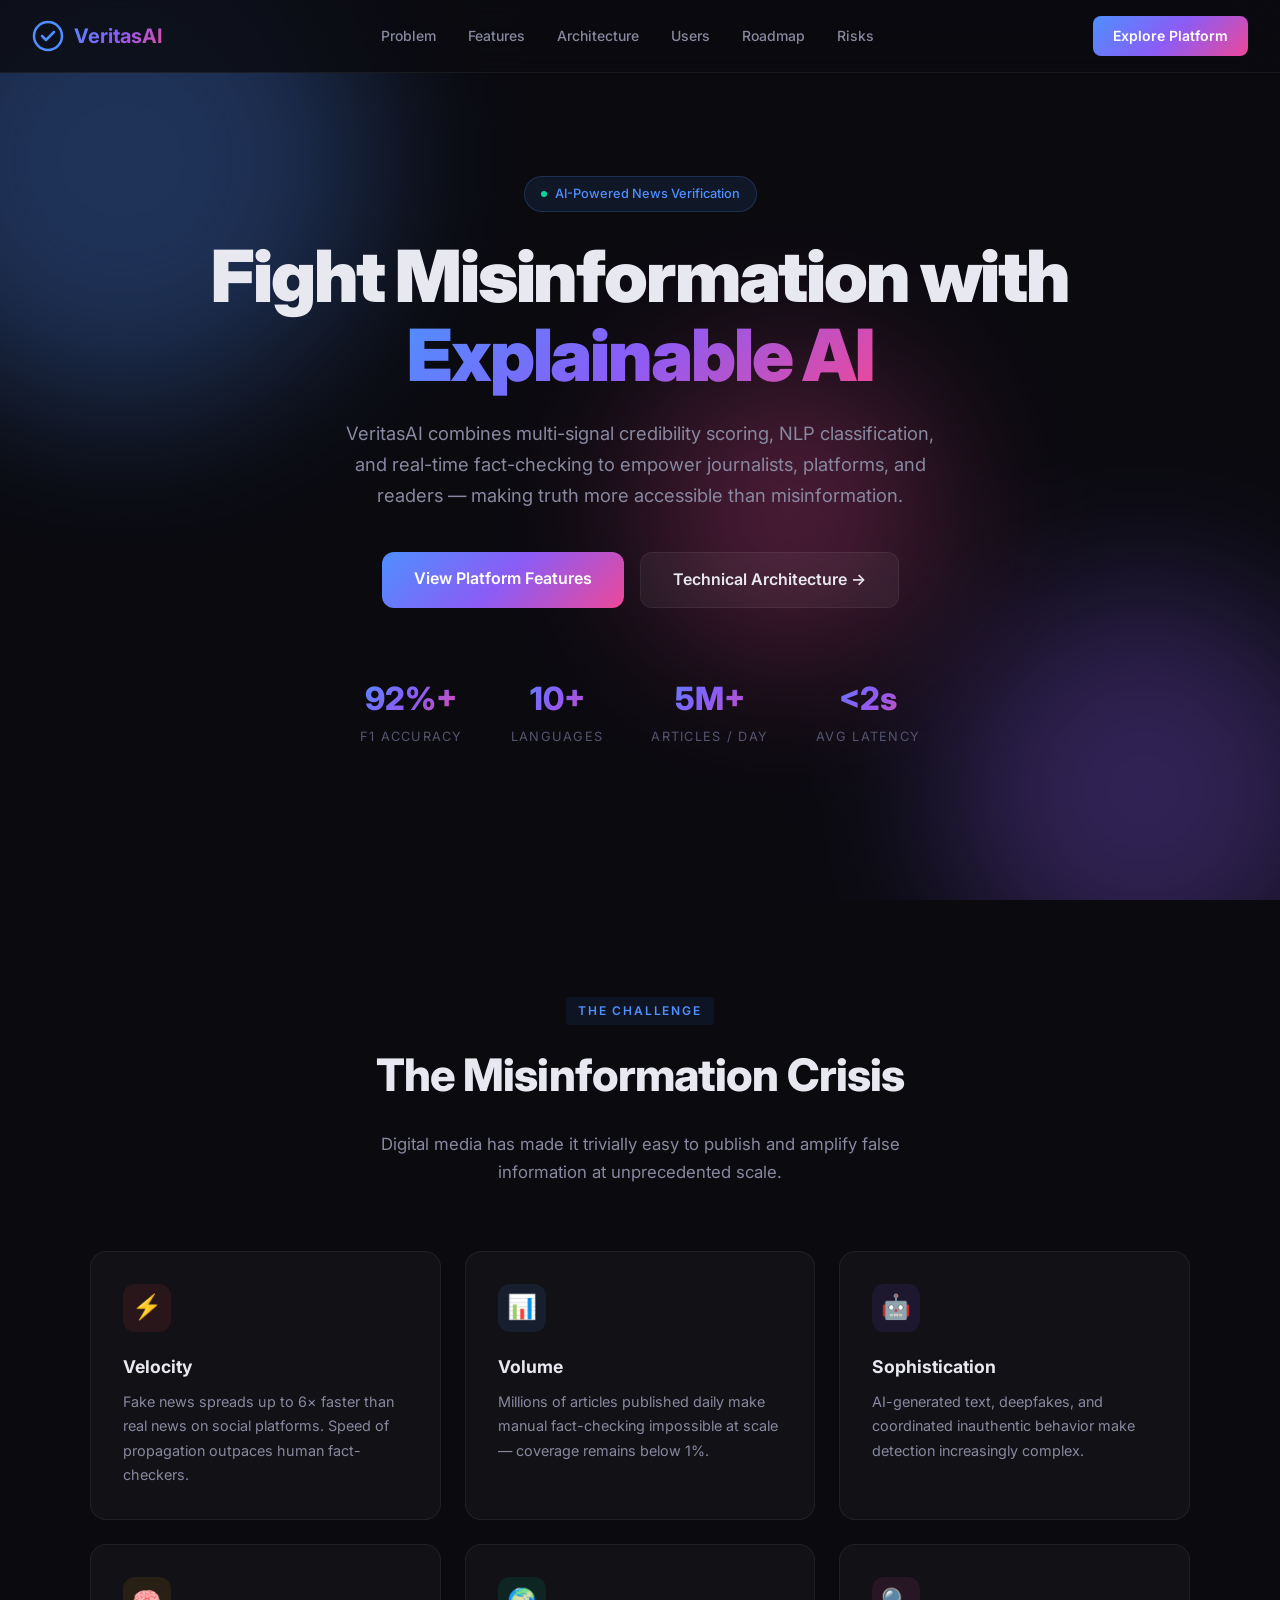
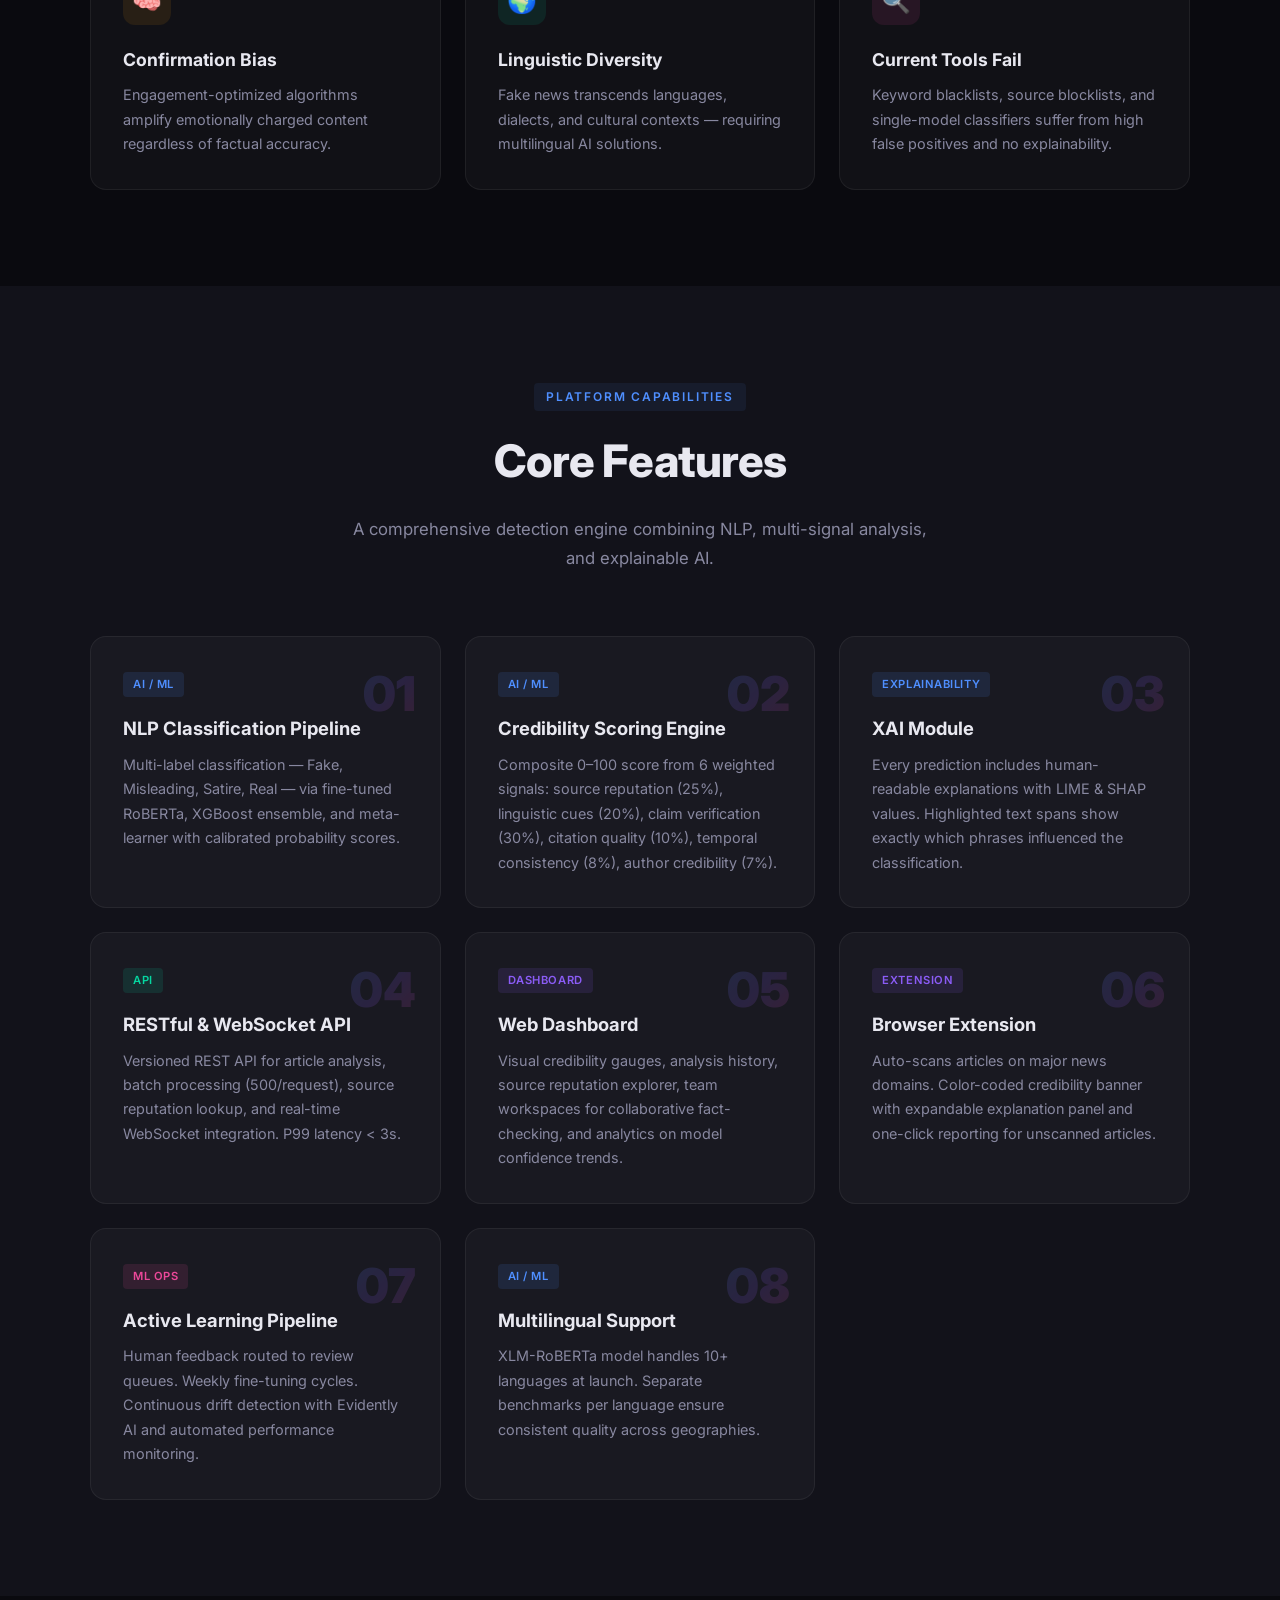
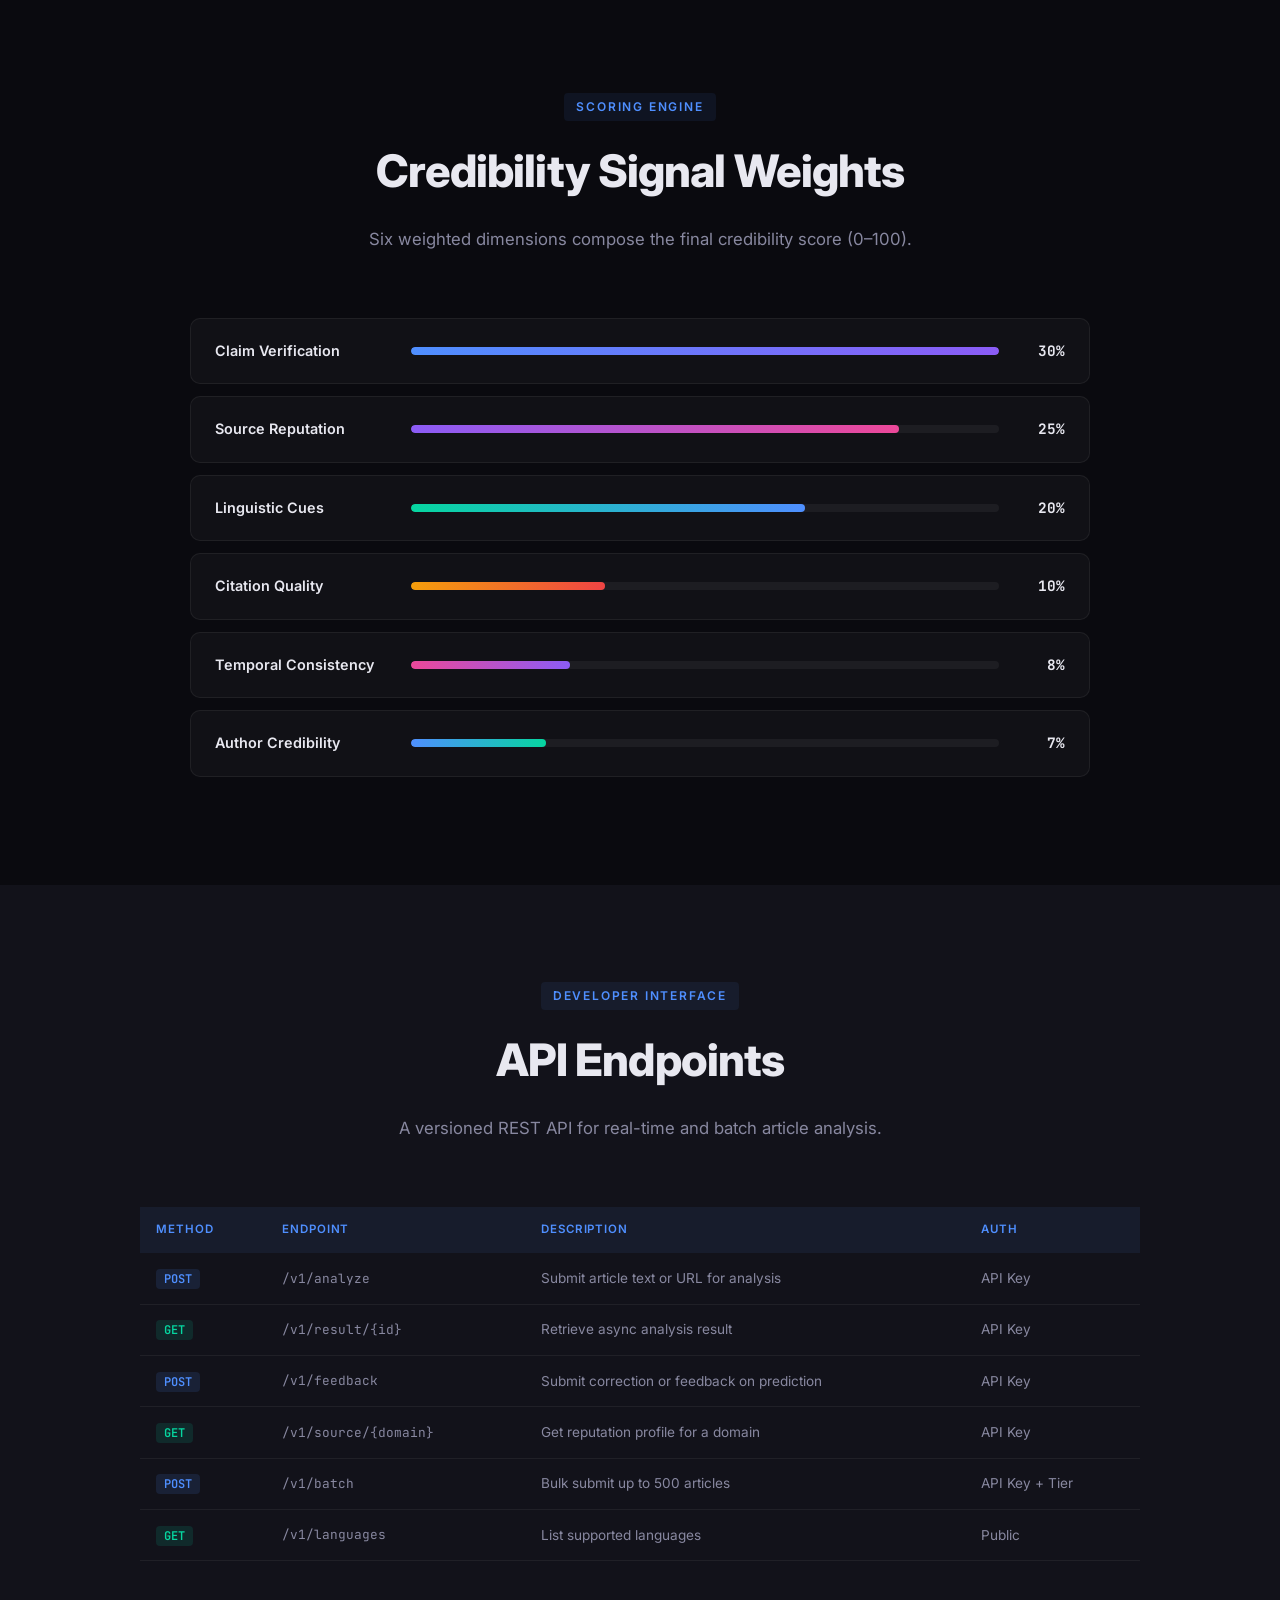
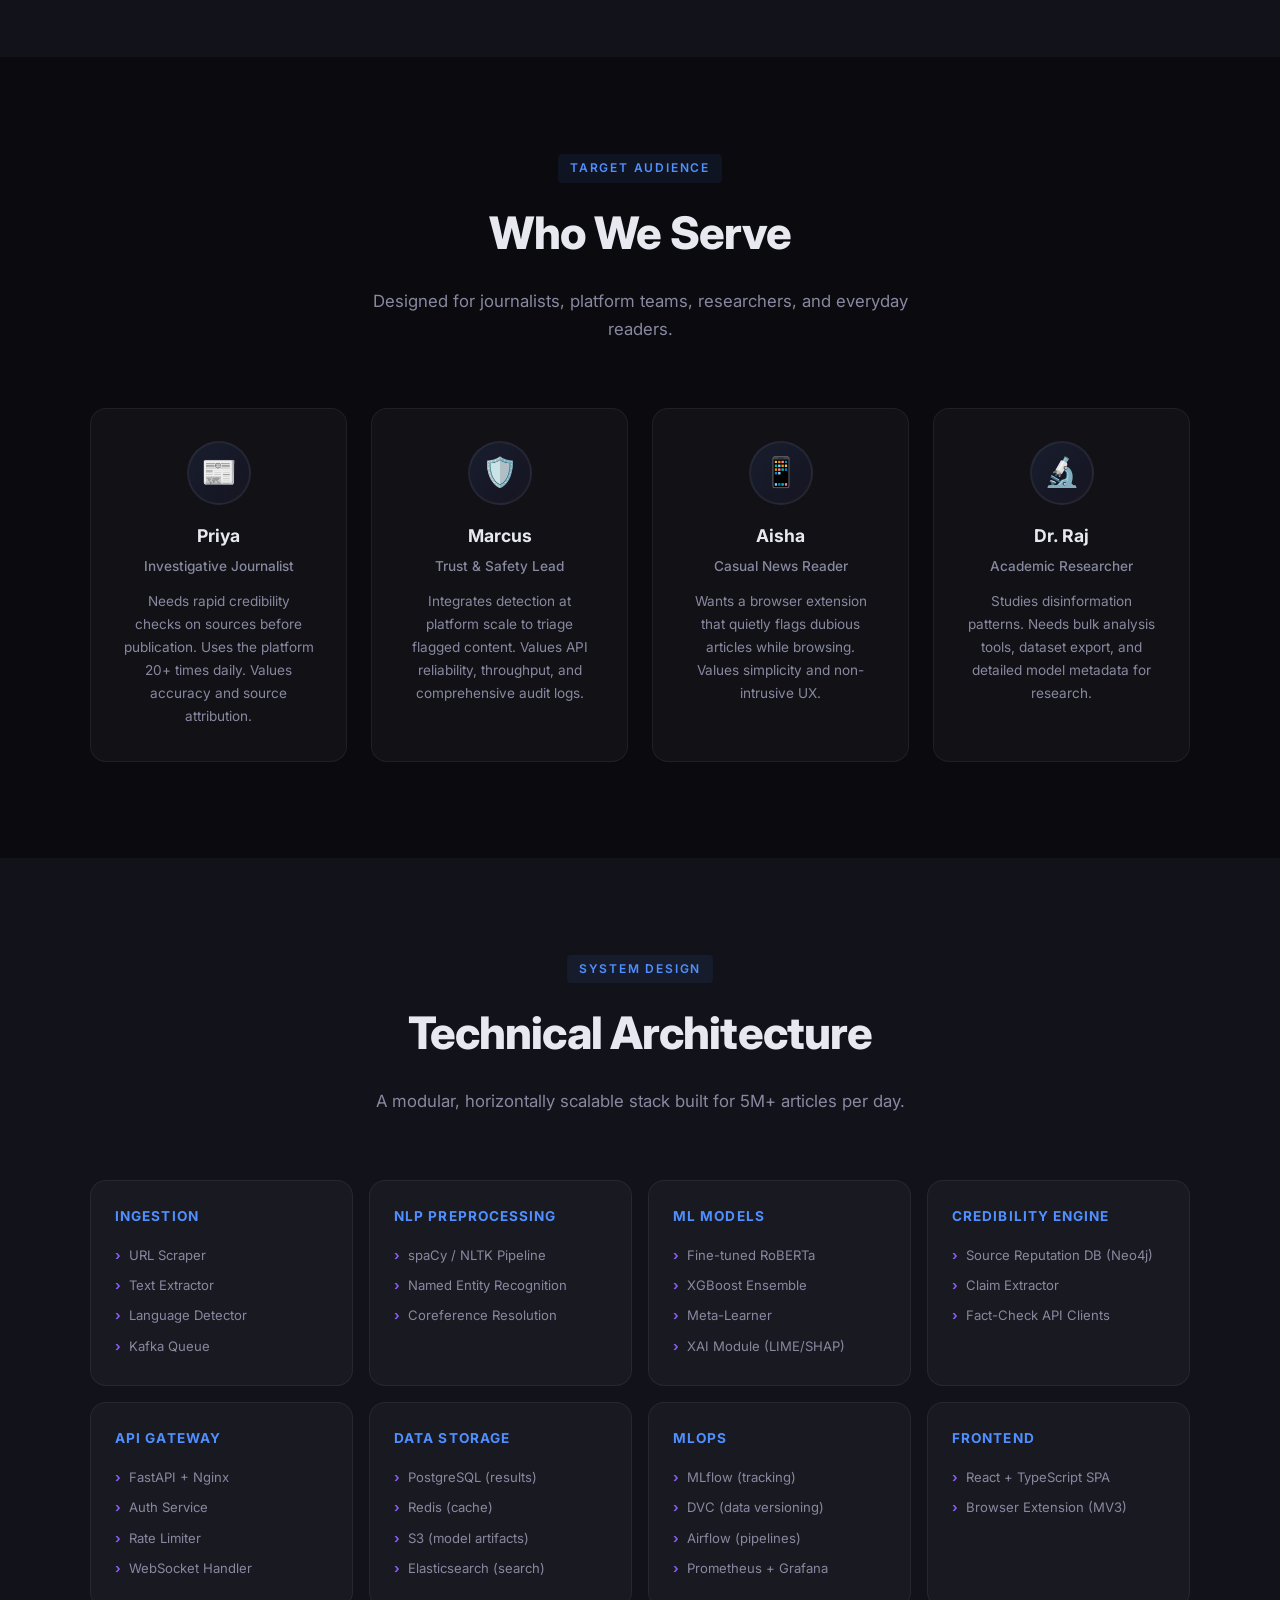
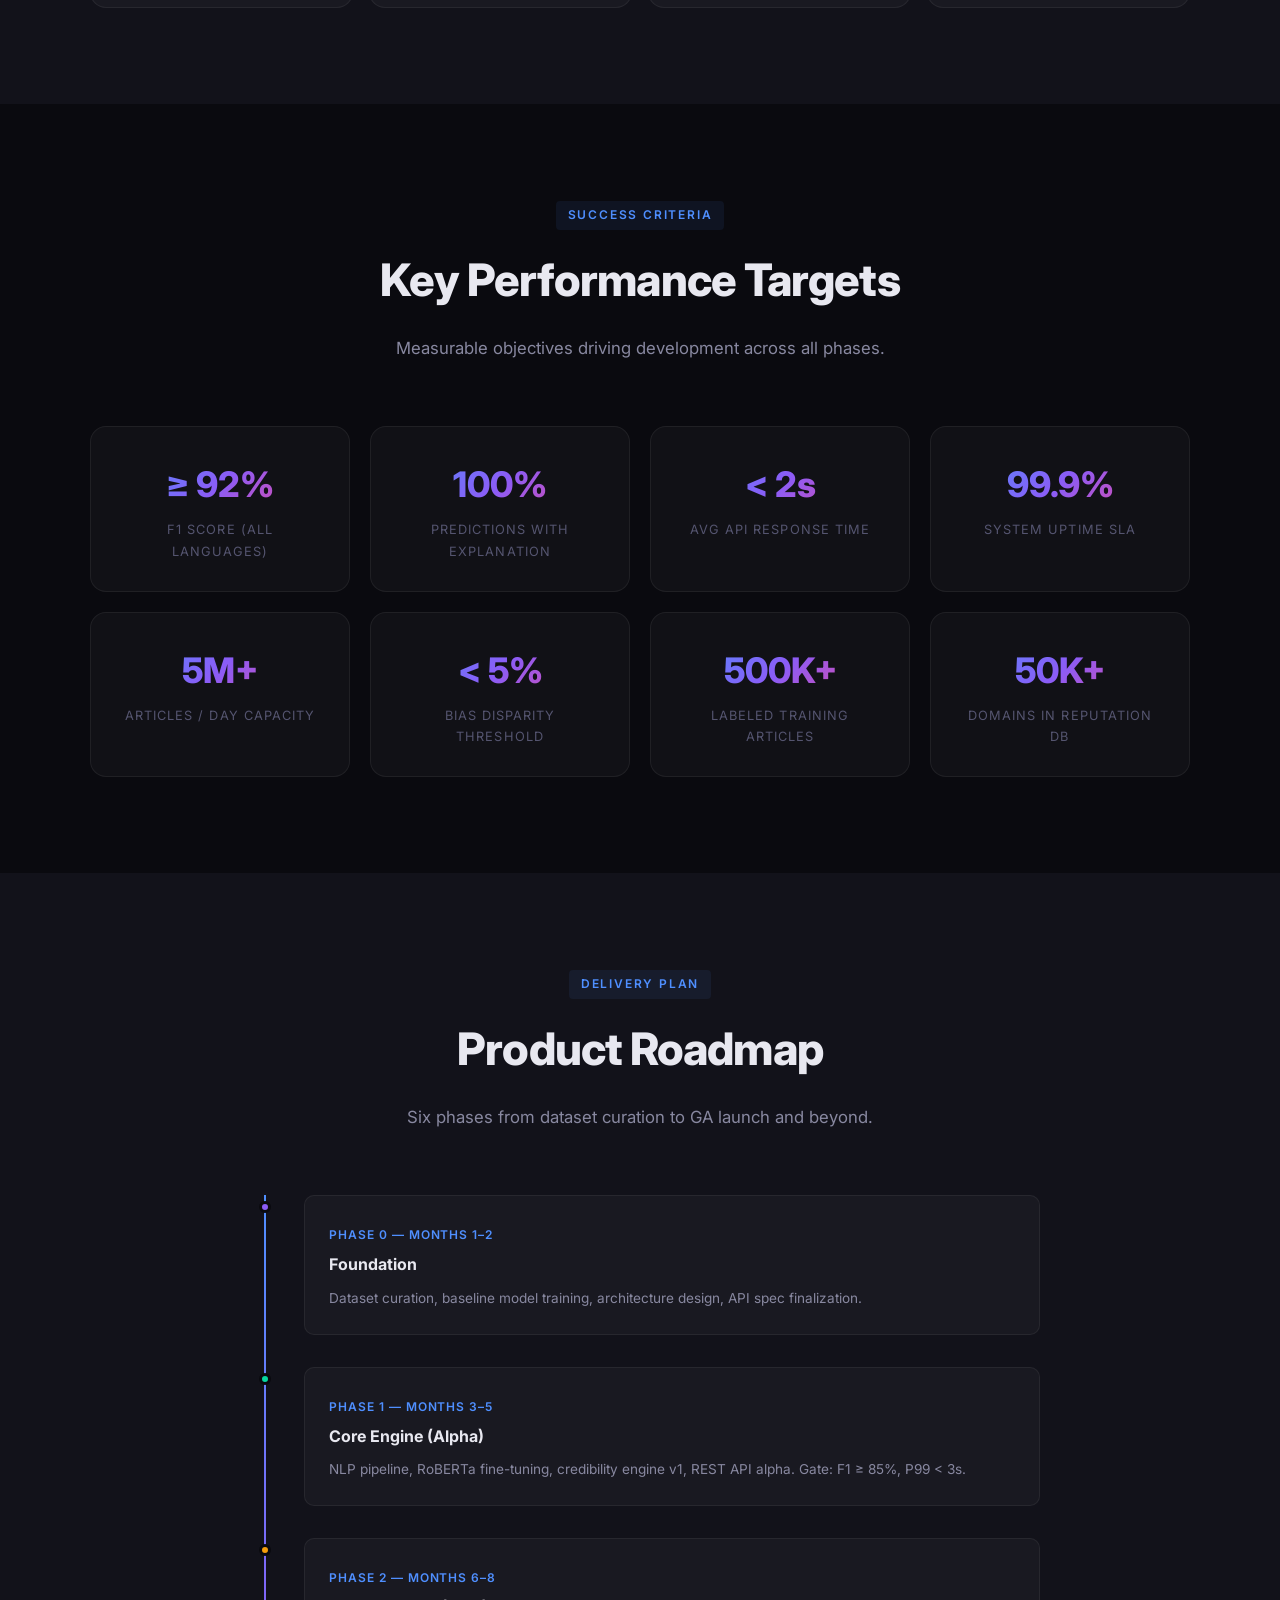
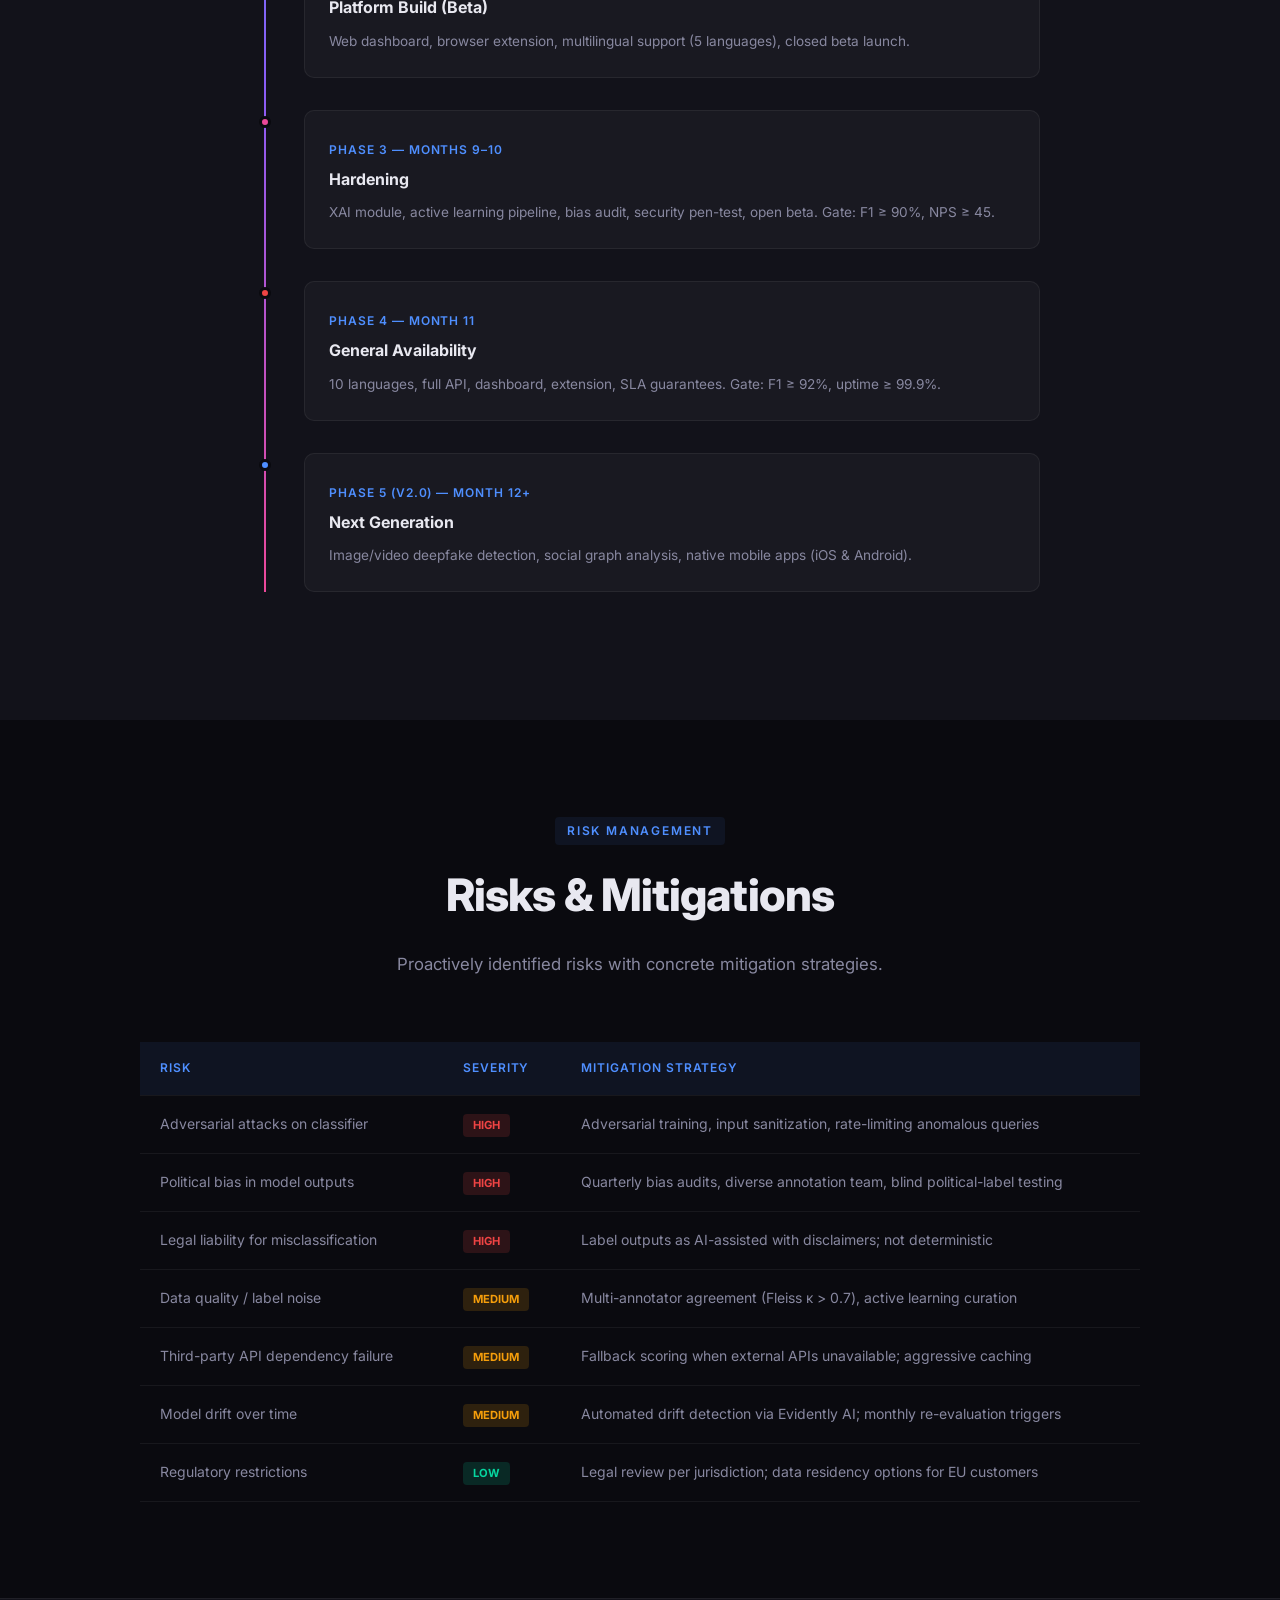
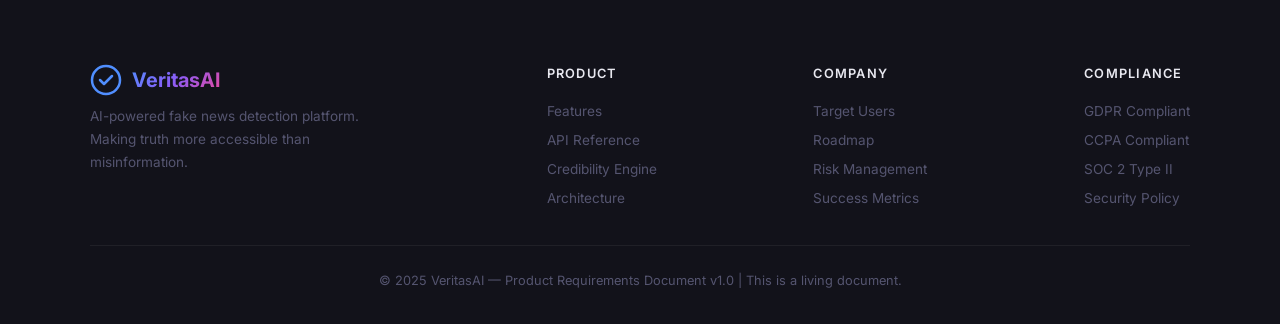
==== index.html @ 6825e45c "Add files via upload" ====
<!DOCTYPE html>
<html lang="en">
<head>
  <meta charset="UTF-8">
  <meta name="viewport" content="width=device-width, initial-scale=1.0">
  <title>VeritasAI — AI-Powered Fake News Detection Platform</title>
  <meta name="description" content="Detect fake and misleading news with 92%+ accuracy using advanced NLP, multi-signal credibility scoring, and explainable AI. Real-time API, browser extension, and analytics dashboard.">
  <link rel="stylesheet" href="styles.css">
  <link rel="icon" href="data:image/svg+xml,<svg xmlns='http://www.w3.org/2000/svg' viewBox='0 0 32 32'><text y='28' font-size='28'>🛡️</text></svg>">
</head>
<body>

<!-- ===== NAVBAR ===== -->
<nav class="navbar" id="navbar">
  <div class="nav-container">
    <a href="#" class="nav-logo">
      <svg viewBox="0 0 32 32" fill="none"><circle cx="16" cy="16" r="14" stroke="url(#g1)" stroke-width="2.5"/><path d="M10 16l4 4 8-8" stroke="url(#g1)" stroke-width="2.5" stroke-linecap="round" stroke-linejoin="round"/><defs><linearGradient id="g1" x1="0" y1="0" x2="32" y2="32"><stop stop-color="#4f8fff"/><stop offset="1" stop-color="#8b5cf6"/></linearGradient></defs></svg>
      <span>VeritasAI</span>
    </a>
    <ul class="nav-links">
      <li><a href="#problem">Problem</a></li>
      <li><a href="#features">Features</a></li>
      <li><a href="#architecture">Architecture</a></li>
      <li><a href="#personas">Users</a></li>
      <li><a href="#roadmap">Roadmap</a></li>
      <li><a href="#risks">Risks</a></li>
    </ul>
    <a href="#features" class="nav-cta">Explore Platform</a>
    <button class="hamburger" aria-label="Menu">
      <span></span><span></span><span></span>
    </button>
  </div>
</nav>

<!-- ===== HERO ===== -->
<section class="hero" id="hero">
  <div class="hero-bg">
    <div class="orb orb-1"></div>
    <div class="orb orb-2"></div>
    <div class="orb orb-3"></div>
  </div>
  <div class="hero-content">
    <div class="hero-badge"><span class="dot"></span> AI-Powered News Verification</div>
    <h1>Fight Misinformation with <span class="gradient">Explainable AI</span></h1>
    <p>VeritasAI combines multi-signal credibility scoring, NLP classification, and real-time fact-checking to empower journalists, platforms, and readers — making truth more accessible than misinformation.</p>
    <div class="hero-actions">
      <a href="#features" class="btn-primary">View Platform Features</a>
      <a href="#architecture" class="btn-secondary">Technical Architecture →</a>
    </div>
    <div class="hero-stats">
      <div class="hero-stat">
        <h3><span data-count="92" data-suffix="%+">0</span></h3>
        <p>F1 Accuracy</p>
      </div>
      <div class="hero-stat">
        <h3><span data-count="10" data-suffix="+">0</span></h3>
        <p>Languages</p>
      </div>
      <div class="hero-stat">
        <h3><span data-count="5" data-suffix="M+">0</span></h3>
        <p>Articles / Day</p>
      </div>
      <div class="hero-stat">
        <h3>&lt;<span data-count="2" data-suffix="s">0</span></h3>
        <p>Avg Latency</p>
      </div>
    </div>
  </div>
</section>

<!-- ===== PROBLEM ===== -->
<section id="problem">
  <div class="section-header reveal">
    <span class="section-label">The Challenge</span>
    <h2>The Misinformation Crisis</h2>
    <p>Digital media has made it trivially easy to publish and amplify false information at unprecedented scale.</p>
  </div>
  <div class="problem-grid">
    <div class="problem-card reveal">
      <div class="problem-icon" style="background:rgba(239,68,68,0.1)">⚡</div>
      <h3>Velocity</h3>
      <p>Fake news spreads up to 6× faster than real news on social platforms. Speed of propagation outpaces human fact-checkers.</p>
    </div>
    <div class="problem-card reveal">
      <div class="problem-icon" style="background:rgba(79,143,255,0.1)">📊</div>
      <h3>Volume</h3>
      <p>Millions of articles published daily make manual fact-checking impossible at scale — coverage remains below 1%.</p>
    </div>
    <div class="problem-card reveal">
      <div class="problem-icon" style="background:rgba(139,92,246,0.1)">🤖</div>
      <h3>Sophistication</h3>
      <p>AI-generated text, deepfakes, and coordinated inauthentic behavior make detection increasingly complex.</p>
    </div>
    <div class="problem-card reveal">
      <div class="problem-icon" style="background:rgba(245,158,11,0.1)">🧠</div>
      <h3>Confirmation Bias</h3>
      <p>Engagement-optimized algorithms amplify emotionally charged content regardless of factual accuracy.</p>
    </div>
    <div class="problem-card reveal">
      <div class="problem-icon" style="background:rgba(6,214,160,0.1)">🌍</div>
      <h3>Linguistic Diversity</h3>
      <p>Fake news transcends languages, dialects, and cultural contexts — requiring multilingual AI solutions.</p>
    </div>
    <div class="problem-card reveal">
      <div class="problem-icon" style="background:rgba(236,72,153,0.1)">🔍</div>
      <h3>Current Tools Fail</h3>
      <p>Keyword blacklists, source blocklists, and single-model classifiers suffer from high false positives and no explainability.</p>
    </div>
  </div>
</section>

<!-- ===== FEATURES ===== -->
<section id="features" style="background:var(--bg-secondary)">
  <div class="section-header reveal">
    <span class="section-label">Platform Capabilities</span>
    <h2>Core Features</h2>
    <p>A comprehensive detection engine combining NLP, multi-signal analysis, and explainable AI.</p>
  </div>
  <div class="features-grid">
    <div class="feature-card reveal">
      <span class="feature-number">01</span>
      <span class="feature-tag tag-ai">AI / ML</span>
      <h3>NLP Classification Pipeline</h3>
      <p>Multi-label classification — Fake, Misleading, Satire, Real — via fine-tuned RoBERTa, XGBoost ensemble, and meta-learner with calibrated probability scores.</p>
    </div>
    <div class="feature-card reveal">
      <span class="feature-number">02</span>
      <span class="feature-tag tag-ai">AI / ML</span>
      <h3>Credibility Scoring Engine</h3>
      <p>Composite 0–100 score from 6 weighted signals: source reputation (25%), linguistic cues (20%), claim verification (30%), citation quality (10%), temporal consistency (8%), author credibility (7%).</p>
    </div>
    <div class="feature-card reveal">
      <span class="feature-number">03</span>
      <span class="feature-tag tag-ai">Explainability</span>
      <h3>XAI Module</h3>
      <p>Every prediction includes human-readable explanations with LIME & SHAP values. Highlighted text spans show exactly which phrases influenced the classification.</p>
    </div>
    <div class="feature-card reveal">
      <span class="feature-number">04</span>
      <span class="feature-tag tag-api">API</span>
      <h3>RESTful & WebSocket API</h3>
      <p>Versioned REST API for article analysis, batch processing (500/request), source reputation lookup, and real-time WebSocket integration. P99 latency &lt; 3s.</p>
    </div>
    <div class="feature-card reveal">
      <span class="feature-number">05</span>
      <span class="feature-tag tag-ui">Dashboard</span>
      <h3>Web Dashboard</h3>
      <p>Visual credibility gauges, analysis history, source reputation explorer, team workspaces for collaborative fact-checking, and analytics on model confidence trends.</p>
    </div>
    <div class="feature-card reveal">
      <span class="feature-number">06</span>
      <span class="feature-tag tag-ui">Extension</span>
      <h3>Browser Extension</h3>
      <p>Auto-scans articles on major news domains. Color-coded credibility banner with expandable explanation panel and one-click reporting for unscanned articles.</p>
    </div>
    <div class="feature-card reveal">
      <span class="feature-number">07</span>
      <span class="feature-tag tag-ml">ML Ops</span>
      <h3>Active Learning Pipeline</h3>
      <p>Human feedback routed to review queues. Weekly fine-tuning cycles. Continuous drift detection with Evidently AI and automated performance monitoring.</p>
    </div>
    <div class="feature-card reveal">
      <span class="feature-number">08</span>
      <span class="feature-tag tag-ai">AI / ML</span>
      <h3>Multilingual Support</h3>
      <p>XLM-RoBERTa model handles 10+ languages at launch. Separate benchmarks per language ensure consistent quality across geographies.</p>
    </div>
  </div>
</section>

<!-- ===== CREDIBILITY SIGNALS ===== -->
<section id="signals">
  <div class="section-header reveal">
    <span class="section-label">Scoring Engine</span>
    <h2>Credibility Signal Weights</h2>
    <p>Six weighted dimensions compose the final credibility score (0–100).</p>
  </div>
  <div class="signals-container reveal">
    <div class="signal-bar">
      <span class="signal-name">Claim Verification</span>
      <div class="signal-track"><div class="signal-fill" data-width="100%" style="background:linear-gradient(90deg,#4f8fff,#8b5cf6)"></div></div>
      <span class="signal-weight">30%</span>
    </div>
    <div class="signal-bar">
      <span class="signal-name">Source Reputation</span>
      <div class="signal-track"><div class="signal-fill" data-width="83%" style="background:linear-gradient(90deg,#8b5cf6,#ec4899)"></div></div>
      <span class="signal-weight">25%</span>
    </div>
    <div class="signal-bar">
      <span class="signal-name">Linguistic Cues</span>
      <div class="signal-track"><div class="signal-fill" data-width="67%" style="background:linear-gradient(90deg,#06d6a0,#4f8fff)"></div></div>
      <span class="signal-weight">20%</span>
    </div>
    <div class="signal-bar">
      <span class="signal-name">Citation Quality</span>
      <div class="signal-track"><div class="signal-fill" data-width="33%" style="background:linear-gradient(90deg,#f59e0b,#ef4444)"></div></div>
      <span class="signal-weight">10%</span>
    </div>
    <div class="signal-bar">
      <span class="signal-name">Temporal Consistency</span>
      <div class="signal-track"><div class="signal-fill" data-width="27%" style="background:linear-gradient(90deg,#ec4899,#8b5cf6)"></div></div>
      <span class="signal-weight">8%</span>
    </div>
    <div class="signal-bar">
      <span class="signal-name">Author Credibility</span>
      <div class="signal-track"><div class="signal-fill" data-width="23%" style="background:linear-gradient(90deg,#4f8fff,#06d6a0)"></div></div>
      <span class="signal-weight">7%</span>
    </div>
  </div>
</section>

<!-- ===== API ===== -->
<section id="api" style="background:var(--bg-secondary)">
  <div class="section-header reveal">
    <span class="section-label">Developer Interface</span>
    <h2>API Endpoints</h2>
    <p>A versioned REST API for real-time and batch article analysis.</p>
  </div>
  <div class="api-table-wrap reveal">
    <table class="api-table">
      <thead>
        <tr><th>Method</th><th>Endpoint</th><th>Description</th><th>Auth</th></tr>
      </thead>
      <tbody>
        <tr>
          <td><span class="api-method method-post">POST</span></td>
          <td class="api-endpoint">/v1/analyze</td>
          <td>Submit article text or URL for analysis</td>
          <td>API Key</td>
        </tr>
        <tr>
          <td><span class="api-method method-get">GET</span></td>
          <td class="api-endpoint">/v1/result/{id}</td>
          <td>Retrieve async analysis result</td>
          <td>API Key</td>
        </tr>
        <tr>
          <td><span class="api-method method-post">POST</span></td>
          <td class="api-endpoint">/v1/feedback</td>
          <td>Submit correction or feedback on prediction</td>
          <td>API Key</td>
        </tr>
        <tr>
          <td><span class="api-method method-get">GET</span></td>
          <td class="api-endpoint">/v1/source/{domain}</td>
          <td>Get reputation profile for a domain</td>
          <td>API Key</td>
        </tr>
        <tr>
          <td><span class="api-method method-post">POST</span></td>
          <td class="api-endpoint">/v1/batch</td>
          <td>Bulk submit up to 500 articles</td>
          <td>API Key + Tier</td>
        </tr>
        <tr>
          <td><span class="api-method method-get">GET</span></td>
          <td class="api-endpoint">/v1/languages</td>
          <td>List supported languages</td>
          <td>Public</td>
        </tr>
      </tbody>
    </table>
  </div>
</section>

<!-- ===== PERSONAS ===== -->
<section id="personas">
  <div class="section-header reveal">
    <span class="section-label">Target Audience</span>
    <h2>Who We Serve</h2>
    <p>Designed for journalists, platform teams, researchers, and everyday readers.</p>
  </div>
  <div class="personas-grid">
    <div class="persona-card reveal">
      <div class="persona-avatar">📰</div>
      <h3>Priya</h3>
      <p class="persona-role">Investigative Journalist</p>
      <p>Needs rapid credibility checks on sources before publication. Uses the platform 20+ times daily. Values accuracy and source attribution.</p>
    </div>
    <div class="persona-card reveal">
      <div class="persona-avatar">🛡️</div>
      <h3>Marcus</h3>
      <p class="persona-role">Trust & Safety Lead</p>
      <p>Integrates detection at platform scale to triage flagged content. Values API reliability, throughput, and comprehensive audit logs.</p>
    </div>
    <div class="persona-card reveal">
      <div class="persona-avatar">📱</div>
      <h3>Aisha</h3>
      <p class="persona-role">Casual News Reader</p>
      <p>Wants a browser extension that quietly flags dubious articles while browsing. Values simplicity and non-intrusive UX.</p>
    </div>
    <div class="persona-card reveal">
      <div class="persona-avatar">🔬</div>
      <h3>Dr. Raj</h3>
      <p class="persona-role">Academic Researcher</p>
      <p>Studies disinformation patterns. Needs bulk analysis tools, dataset export, and detailed model metadata for research.</p>
    </div>
  </div>
</section>

<!-- ===== ARCHITECTURE ===== -->
<section id="architecture" style="background:var(--bg-secondary)">
  <div class="section-header reveal">
    <span class="section-label">System Design</span>
    <h2>Technical Architecture</h2>
    <p>A modular, horizontally scalable stack built for 5M+ articles per day.</p>
  </div>
  <div class="arch-grid">
    <div class="arch-layer reveal">
      <h4>Ingestion</h4>
      <ul>
        <li>URL Scraper</li>
        <li>Text Extractor</li>
        <li>Language Detector</li>
        <li>Kafka Queue</li>
      </ul>
    </div>
    <div class="arch-layer reveal">
      <h4>NLP Preprocessing</h4>
      <ul>
        <li>spaCy / NLTK Pipeline</li>
        <li>Named Entity Recognition</li>
        <li>Coreference Resolution</li>
      </ul>
    </div>
    <div class="arch-layer reveal">
      <h4>ML Models</h4>
      <ul>
        <li>Fine-tuned RoBERTa</li>
        <li>XGBoost Ensemble</li>
        <li>Meta-Learner</li>
        <li>XAI Module (LIME/SHAP)</li>
      </ul>
    </div>
    <div class="arch-layer reveal">
      <h4>Credibility Engine</h4>
      <ul>
        <li>Source Reputation DB (Neo4j)</li>
        <li>Claim Extractor</li>
        <li>Fact-Check API Clients</li>
      </ul>
    </div>
    <div class="arch-layer reveal">
      <h4>API Gateway</h4>
      <ul>
        <li>FastAPI + Nginx</li>
        <li>Auth Service</li>
        <li>Rate Limiter</li>
        <li>WebSocket Handler</li>
      </ul>
    </div>
    <div class="arch-layer reveal">
      <h4>Data Storage</h4>
      <ul>
        <li>PostgreSQL (results)</li>
        <li>Redis (cache)</li>
        <li>S3 (model artifacts)</li>
        <li>Elasticsearch (search)</li>
      </ul>
    </div>
    <div class="arch-layer reveal">
      <h4>MLOps</h4>
      <ul>
        <li>MLflow (tracking)</li>
        <li>DVC (data versioning)</li>
        <li>Airflow (pipelines)</li>
        <li>Prometheus + Grafana</li>
      </ul>
    </div>
    <div class="arch-layer reveal">
      <h4>Frontend</h4>
      <ul>
        <li>React + TypeScript SPA</li>
        <li>Browser Extension (MV3)</li>
      </ul>
    </div>
  </div>
</section>

<!-- ===== METRICS ===== -->
<section id="metrics">
  <div class="section-header reveal">
    <span class="section-label">Success Criteria</span>
    <h2>Key Performance Targets</h2>
    <p>Measurable objectives driving development across all phases.</p>
  </div>
  <div class="metrics-grid">
    <div class="metric-card reveal">
      <div class="metric-value">≥ 92%</div>
      <div class="metric-label">F1 Score (All Languages)</div>
    </div>
    <div class="metric-card reveal">
      <div class="metric-value">100%</div>
      <div class="metric-label">Predictions with Explanation</div>
    </div>
    <div class="metric-card reveal">
      <div class="metric-value">&lt; 2s</div>
      <div class="metric-label">Avg API Response Time</div>
    </div>
    <div class="metric-card reveal">
      <div class="metric-value">99.9%</div>
      <div class="metric-label">System Uptime SLA</div>
    </div>
    <div class="metric-card reveal">
      <div class="metric-value">5M+</div>
      <div class="metric-label">Articles / Day Capacity</div>
    </div>
    <div class="metric-card reveal">
      <div class="metric-value">&lt; 5%</div>
      <div class="metric-label">Bias Disparity Threshold</div>
    </div>
    <div class="metric-card reveal">
      <div class="metric-value">500K+</div>
      <div class="metric-label">Labeled Training Articles</div>
    </div>
    <div class="metric-card reveal">
      <div class="metric-value">50K+</div>
      <div class="metric-label">Domains in Reputation DB</div>
    </div>
  </div>
</section>

<!-- ===== ROADMAP ===== -->
<section id="roadmap" style="background:var(--bg-secondary)">
  <div class="section-header reveal">
    <span class="section-label">Delivery Plan</span>
    <h2>Product Roadmap</h2>
    <p>Six phases from dataset curation to GA launch and beyond.</p>
  </div>
  <div class="roadmap-container reveal">
    <div class="roadmap-line"></div>
    <div class="roadmap-item">
      <div class="roadmap-dot"></div>
      <div class="roadmap-content">
        <span class="roadmap-phase">Phase 0 — Months 1–2</span>
        <h4>Foundation</h4>
        <p>Dataset curation, baseline model training, architecture design, API spec finalization.</p>
      </div>
    </div>
    <div class="roadmap-item">
      <div class="roadmap-dot"></div>
      <div class="roadmap-content">
        <span class="roadmap-phase">Phase 1 — Months 3–5</span>
        <h4>Core Engine (Alpha)</h4>
        <p>NLP pipeline, RoBERTa fine-tuning, credibility engine v1, REST API alpha. Gate: F1 ≥ 85%, P99 &lt; 3s.</p>
      </div>
    </div>
    <div class="roadmap-item">
      <div class="roadmap-dot"></div>
      <div class="roadmap-content">
        <span class="roadmap-phase">Phase 2 — Months 6–8</span>
        <h4>Platform Build (Beta)</h4>
        <p>Web dashboard, browser extension, multilingual support (5 languages), closed beta launch.</p>
      </div>
    </div>
    <div class="roadmap-item">
      <div class="roadmap-dot"></div>
      <div class="roadmap-content">
        <span class="roadmap-phase">Phase 3 — Months 9–10</span>
        <h4>Hardening</h4>
        <p>XAI module, active learning pipeline, bias audit, security pen-test, open beta. Gate: F1 ≥ 90%, NPS ≥ 45.</p>
      </div>
    </div>
    <div class="roadmap-item">
      <div class="roadmap-dot"></div>
      <div class="roadmap-content">
        <span class="roadmap-phase">Phase 4 — Month 11</span>
        <h4>General Availability</h4>
        <p>10 languages, full API, dashboard, extension, SLA guarantees. Gate: F1 ≥ 92%, uptime ≥ 99.9%.</p>
      </div>
    </div>
    <div class="roadmap-item">
      <div class="roadmap-dot"></div>
      <div class="roadmap-content">
        <span class="roadmap-phase">Phase 5 (v2.0) — Month 12+</span>
        <h4>Next Generation</h4>
        <p>Image/video deepfake detection, social graph analysis, native mobile apps (iOS & Android).</p>
      </div>
    </div>
  </div>
</section>

<!-- ===== RISKS ===== -->
<section id="risks">
  <div class="section-header reveal">
    <span class="section-label">Risk Management</span>
    <h2>Risks & Mitigations</h2>
    <p>Proactively identified risks with concrete mitigation strategies.</p>
  </div>
  <div class="risks-table-wrap reveal">
    <table class="risks-table">
      <thead>
        <tr><th>Risk</th><th>Severity</th><th>Mitigation Strategy</th></tr>
      </thead>
      <tbody>
        <tr>
          <td>Adversarial attacks on classifier</td>
          <td><span class="severity severity-high">High</span></td>
          <td>Adversarial training, input sanitization, rate-limiting anomalous queries</td>
        </tr>
        <tr>
          <td>Political bias in model outputs</td>
          <td><span class="severity severity-high">High</span></td>
          <td>Quarterly bias audits, diverse annotation team, blind political-label testing</td>
        </tr>
        <tr>
          <td>Legal liability for misclassification</td>
          <td><span class="severity severity-high">High</span></td>
          <td>Label outputs as AI-assisted with disclaimers; not deterministic</td>
        </tr>
        <tr>
          <td>Data quality / label noise</td>
          <td><span class="severity severity-medium">Medium</span></td>
          <td>Multi-annotator agreement (Fleiss κ &gt; 0.7), active learning curation</td>
        </tr>
        <tr>
          <td>Third-party API dependency failure</td>
          <td><span class="severity severity-medium">Medium</span></td>
          <td>Fallback scoring when external APIs unavailable; aggressive caching</td>
        </tr>
        <tr>
          <td>Model drift over time</td>
          <td><span class="severity severity-medium">Medium</span></td>
          <td>Automated drift detection via Evidently AI; monthly re-evaluation triggers</td>
        </tr>
        <tr>
          <td>Regulatory restrictions</td>
          <td><span class="severity severity-low">Low</span></td>
          <td>Legal review per jurisdiction; data residency options for EU customers</td>
        </tr>
      </tbody>
    </table>
  </div>
</section>

<!-- ===== FOOTER ===== -->
<footer class="footer">
  <div class="footer-content">
    <div class="footer-brand">
      <a href="#" class="nav-logo">
        <svg viewBox="0 0 32 32" fill="none" width="28" height="28"><circle cx="16" cy="16" r="14" stroke="url(#g2)" stroke-width="2.5"/><path d="M10 16l4 4 8-8" stroke="url(#g2)" stroke-width="2.5" stroke-linecap="round" stroke-linejoin="round"/><defs><linearGradient id="g2" x1="0" y1="0" x2="32" y2="32"><stop stop-color="#4f8fff"/><stop offset="1" stop-color="#8b5cf6"/></linearGradient></defs></svg>
        <span>VeritasAI</span>
      </a>
      <p>AI-powered fake news detection platform. Making truth more accessible than misinformation.</p>
    </div>
    <div class="footer-links">
      <h4>Product</h4>
      <a href="#features">Features</a>
      <a href="#api">API Reference</a>
      <a href="#signals">Credibility Engine</a>
      <a href="#architecture">Architecture</a>
    </div>
    <div class="footer-links">
      <h4>Company</h4>
      <a href="#personas">Target Users</a>
      <a href="#roadmap">Roadmap</a>
      <a href="#risks">Risk Management</a>
      <a href="#metrics">Success Metrics</a>
    </div>
    <div class="footer-links">
      <h4>Compliance</h4>
      <a href="#">GDPR Compliant</a>
      <a href="#">CCPA Compliant</a>
      <a href="#">SOC 2 Type II</a>
      <a href="#">Security Policy</a>
    </div>
  </div>
  <div class="footer-bottom">
    <p>© 2025 VeritasAI — Product Requirements Document v1.0 | This is a living document.</p>
  </div>
</footer>

<script src="script.js"></script>
</body>
</html>
---- styles.css ----
@import url('https://fonts.googleapis.com/css2?family=Inter:wght@300;400;500;600;700;800;900&family=JetBrains+Mono:wght@400;500&display=swap');

:root {
  --bg-primary: #0a0a0f;
  --bg-secondary: #12121a;
  --bg-card: rgba(255,255,255,0.03);
  --bg-card-hover: rgba(255,255,255,0.06);
  --text-primary: #e8e8f0;
  --text-secondary: #8888a0;
  --text-muted: #555570;
  --accent-blue: #4f8fff;
  --accent-purple: #8b5cf6;
  --accent-cyan: #06d6a0;
  --accent-red: #ef4444;
  --accent-orange: #f59e0b;
  --accent-pink: #ec4899;
  --gradient-hero: linear-gradient(135deg, #4f8fff 0%, #8b5cf6 50%, #ec4899 100%);
  --gradient-card: linear-gradient(135deg, rgba(79,143,255,0.1), rgba(139,92,246,0.05));
  --border-color: rgba(255,255,255,0.06);
  --radius: 16px;
  --radius-sm: 10px;
  --shadow-glow: 0 0 60px rgba(79,143,255,0.15);
}

*, *::before, *::after { box-sizing: border-box; margin: 0; padding: 0; }

html { scroll-behavior: smooth; font-size: 16px; }

body {
  font-family: 'Inter', -apple-system, sans-serif;
  background: var(--bg-primary);
  color: var(--text-primary);
  line-height: 1.7;
  overflow-x: hidden;
}

/* Scrollbar */
::-webkit-scrollbar { width: 6px; }
::-webkit-scrollbar-track { background: var(--bg-primary); }
::-webkit-scrollbar-thumb { background: var(--accent-purple); border-radius: 3px; }

/* ===== NAVIGATION ===== */
.navbar {
  position: fixed; top: 0; left: 0; right: 0; z-index: 1000;
  padding: 1rem 2rem;
  backdrop-filter: blur(20px);
  background: rgba(10,10,15,0.8);
  border-bottom: 1px solid var(--border-color);
  transition: all 0.3s ease;
}
.navbar.scrolled { padding: 0.6rem 2rem; box-shadow: var(--shadow-glow); }
.nav-container { max-width: 1280px; margin: 0 auto; display: flex; align-items: center; justify-content: space-between; }
.nav-logo { display: flex; align-items: center; gap: 10px; text-decoration: none; }
.nav-logo svg { width: 32px; height: 32px; }
.nav-logo span { font-size: 1.25rem; font-weight: 700; background: var(--gradient-hero); -webkit-background-clip: text; -webkit-text-fill-color: transparent; }
.nav-links { display: flex; gap: 2rem; list-style: none; }
.nav-links a { color: var(--text-secondary); text-decoration: none; font-size: 0.875rem; font-weight: 500; transition: color 0.3s; position: relative; }
.nav-links a:hover { color: var(--text-primary); }
.nav-links a::after { content: ''; position: absolute; bottom: -4px; left: 0; width: 0; height: 2px; background: var(--gradient-hero); transition: width 0.3s; border-radius: 1px; }
.nav-links a:hover::after { width: 100%; }
.nav-cta { padding: 0.5rem 1.25rem; border-radius: 8px; background: var(--gradient-hero); color: #fff; text-decoration: none; font-size: 0.875rem; font-weight: 600; transition: transform 0.2s, box-shadow 0.3s; border: none; cursor: pointer; }
.nav-cta:hover { transform: translateY(-1px); box-shadow: 0 4px 20px rgba(79,143,255,0.4); }
.hamburger { display: none; flex-direction: column; gap: 5px; background: none; border: none; cursor: pointer; padding: 4px; }
.hamburger span { width: 24px; height: 2px; background: var(--text-primary); border-radius: 2px; transition: 0.3s; }

/* ===== HERO ===== */
.hero {
  min-height: 100vh; display: flex; align-items: center; justify-content: center;
  padding: 8rem 2rem 4rem; position: relative; overflow: hidden;
}
.hero-bg { position: absolute; inset: 0; }
.hero-bg .orb {
  position: absolute; border-radius: 50%; filter: blur(80px); opacity: 0.3;
  animation: float 8s ease-in-out infinite;
}
.hero-bg .orb-1 { width: 500px; height: 500px; background: var(--accent-blue); top: -10%; left: -10%; }
.hero-bg .orb-2 { width: 400px; height: 400px; background: var(--accent-purple); bottom: -10%; right: -5%; animation-delay: -3s; }
.hero-bg .orb-3 { width: 300px; height: 300px; background: var(--accent-pink); top: 40%; left: 50%; animation-delay: -5s; }
@keyframes float {
  0%, 100% { transform: translate(0, 0) scale(1); }
  33% { transform: translate(30px, -30px) scale(1.05); }
  66% { transform: translate(-20px, 20px) scale(0.95); }
}
.hero-content { position: relative; z-index: 1; text-align: center; max-width: 860px; }
.hero-badge {
  display: inline-flex; align-items: center; gap: 8px;
  padding: 6px 16px; border-radius: 50px; font-size: 0.8rem; font-weight: 500;
  background: rgba(79,143,255,0.1); border: 1px solid rgba(79,143,255,0.2);
  color: var(--accent-blue); margin-bottom: 1.5rem;
  animation: fadeInUp 0.6s ease;
}
.hero-badge .dot { width: 6px; height: 6px; border-radius: 50%; background: var(--accent-cyan); animation: pulse 2s infinite; }
@keyframes pulse { 0%, 100% { opacity: 1; } 50% { opacity: 0.4; } }
.hero h1 {
  font-size: clamp(2.5rem, 6vw, 4.5rem); font-weight: 900; line-height: 1.1;
  margin-bottom: 1.5rem; letter-spacing: -0.03em;
  animation: fadeInUp 0.8s ease;
}
.hero h1 .gradient { background: var(--gradient-hero); -webkit-background-clip: text; -webkit-text-fill-color: transparent; }
.hero p { font-size: 1.15rem; color: var(--text-secondary); max-width: 620px; margin: 0 auto 2.5rem; animation: fadeInUp 1s ease; }
.hero-actions { display: flex; gap: 1rem; justify-content: center; flex-wrap: wrap; animation: fadeInUp 1.2s ease; }
.btn-primary {
  padding: 0.85rem 2rem; border-radius: 12px; background: var(--gradient-hero);
  color: #fff; font-weight: 600; font-size: 1rem; border: none; cursor: pointer;
  transition: transform 0.2s, box-shadow 0.3s; text-decoration: none;
}
.btn-primary:hover { transform: translateY(-2px); box-shadow: 0 8px 30px rgba(79,143,255,0.35); }
.btn-secondary {
  padding: 0.85rem 2rem; border-radius: 12px;
  background: rgba(255,255,255,0.05); border: 1px solid var(--border-color);
  color: var(--text-primary); font-weight: 600; font-size: 1rem; cursor: pointer;
  transition: all 0.3s; text-decoration: none;
}
.btn-secondary:hover { background: rgba(255,255,255,0.1); border-color: rgba(255,255,255,0.15); }
.hero-stats { display: flex; gap: 3rem; justify-content: center; margin-top: 4rem; animation: fadeInUp 1.4s ease; }
.hero-stat h3 { font-size: 2rem; font-weight: 800; background: var(--gradient-hero); -webkit-background-clip: text; -webkit-text-fill-color: transparent; }
.hero-stat p { font-size: 0.8rem; color: var(--text-muted); text-transform: uppercase; letter-spacing: 0.1em; }
@keyframes fadeInUp { from { opacity: 0; transform: translateY(30px); } to { opacity: 1; transform: translateY(0); } }

/* ===== SECTIONS ===== */
section { padding: 6rem 2rem; }
.section-header { text-align: center; margin-bottom: 4rem; }
.section-label {
  display: inline-block; font-size: 0.75rem; font-weight: 600; text-transform: uppercase;
  letter-spacing: 0.15em; color: var(--accent-blue); margin-bottom: 0.75rem;
  padding: 4px 12px; border-radius: 4px; background: rgba(79,143,255,0.08);
}
.section-header h2 { font-size: clamp(1.8rem, 4vw, 2.8rem); font-weight: 800; margin-bottom: 1rem; letter-spacing: -0.02em; }
.section-header p { color: var(--text-secondary); max-width: 600px; margin: 0 auto; font-size: 1.05rem; }

/* ===== PROBLEM ===== */
.problem-grid { max-width: 1100px; margin: 0 auto; display: grid; grid-template-columns: repeat(auto-fit, minmax(300px, 1fr)); gap: 1.5rem; }
.problem-card {
  background: var(--bg-card); border: 1px solid var(--border-color); border-radius: var(--radius);
  padding: 2rem; transition: all 0.4s ease; position: relative; overflow: hidden;
}
.problem-card::before {
  content: ''; position: absolute; top: 0; left: 0; right: 0; height: 3px;
  background: var(--gradient-hero); opacity: 0; transition: opacity 0.4s;
}
.problem-card:hover { background: var(--bg-card-hover); transform: translateY(-4px); border-color: rgba(79,143,255,0.15); }
.problem-card:hover::before { opacity: 1; }
.problem-icon { width: 48px; height: 48px; border-radius: 12px; display: flex; align-items: center; justify-content: center; margin-bottom: 1.25rem; font-size: 1.5rem; }
.problem-card h3 { font-size: 1.1rem; font-weight: 700; margin-bottom: 0.5rem; }
.problem-card p { font-size: 0.9rem; color: var(--text-secondary); }

/* ===== FEATURES ===== */
.features-grid { max-width: 1100px; margin: 0 auto; display: grid; grid-template-columns: repeat(auto-fit, minmax(320px, 1fr)); gap: 1.5rem; }
.feature-card {
  background: var(--bg-card); border: 1px solid var(--border-color); border-radius: var(--radius);
  padding: 2rem; transition: all 0.4s; position: relative; overflow: hidden;
}
.feature-card:hover { background: var(--bg-card-hover); transform: translateY(-4px); }
.feature-number { font-size: 3rem; font-weight: 900; background: var(--gradient-hero); -webkit-background-clip: text; -webkit-text-fill-color: transparent; opacity: 0.15; position: absolute; top: 1rem; right: 1.5rem; }
.feature-card h3 { font-size: 1.15rem; font-weight: 700; margin-bottom: 0.5rem; }
.feature-card p { font-size: 0.9rem; color: var(--text-secondary); }
.feature-tag { display: inline-block; font-size: 0.7rem; font-weight: 600; padding: 3px 10px; border-radius: 4px; margin-bottom: 1rem; text-transform: uppercase; letter-spacing: 0.05em; }
.tag-ai { background: rgba(79,143,255,0.12); color: var(--accent-blue); }
.tag-api { background: rgba(6,214,160,0.12); color: var(--accent-cyan); }
.tag-ui { background: rgba(139,92,246,0.12); color: var(--accent-purple); }
.tag-ml { background: rgba(236,72,153,0.12); color: var(--accent-pink); }

/* ===== CREDIBILITY SIGNALS ===== */
.signals-container { max-width: 900px; margin: 0 auto; }
.signal-bar {
  display: flex; align-items: center; gap: 1rem; padding: 1.25rem 1.5rem;
  background: var(--bg-card); border: 1px solid var(--border-color);
  border-radius: var(--radius-sm); margin-bottom: 0.75rem;
  transition: all 0.3s;
}
.signal-bar:hover { background: var(--bg-card-hover); transform: translateX(4px); }
.signal-name { width: 180px; font-weight: 600; font-size: 0.9rem; flex-shrink: 0; }
.signal-track { flex: 1; height: 8px; background: rgba(255,255,255,0.05); border-radius: 4px; overflow: hidden; }
.signal-fill { height: 100%; border-radius: 4px; transition: width 1.5s ease; }
.signal-weight { width: 50px; text-align: right; font-weight: 700; font-size: 0.9rem; font-family: 'JetBrains Mono', monospace; }

/* ===== ARCHITECTURE ===== */
.arch-grid { max-width: 1100px; margin: 0 auto; display: grid; grid-template-columns: repeat(auto-fit, minmax(240px, 1fr)); gap: 1rem; }
.arch-layer {
  background: var(--bg-card); border: 1px solid var(--border-color);
  border-radius: var(--radius); padding: 1.5rem; transition: all 0.3s;
}
.arch-layer:hover { background: var(--bg-card-hover); transform: scale(1.02); }
.arch-layer h4 { font-size: 0.85rem; font-weight: 700; text-transform: uppercase; letter-spacing: 0.08em; margin-bottom: 0.75rem; color: var(--accent-blue); }
.arch-layer ul { list-style: none; }
.arch-layer li { font-size: 0.82rem; color: var(--text-secondary); padding: 4px 0; padding-left: 14px; position: relative; }
.arch-layer li::before { content: '›'; position: absolute; left: 0; color: var(--accent-purple); font-weight: 700; }

/* ===== PERSONAS ===== */
.personas-grid { max-width: 1100px; margin: 0 auto; display: grid; grid-template-columns: repeat(auto-fit, minmax(250px, 1fr)); gap: 1.5rem; }
.persona-card {
  background: var(--bg-card); border: 1px solid var(--border-color);
  border-radius: var(--radius); padding: 2rem; text-align: center; transition: all 0.4s;
}
.persona-card:hover { background: var(--bg-card-hover); transform: translateY(-6px); }
.persona-avatar { width: 64px; height: 64px; border-radius: 50%; margin: 0 auto 1rem; display: flex; align-items: center; justify-content: center; font-size: 1.8rem; background: var(--gradient-card); border: 2px solid var(--border-color); }
.persona-card h3 { font-size: 1.1rem; font-weight: 700; margin-bottom: 0.25rem; }
.persona-role { font-size: 0.8rem; color: var(--accent-blue); font-weight: 500; margin-bottom: 0.75rem; }
.persona-card p { font-size: 0.85rem; color: var(--text-secondary); }

/* ===== ROADMAP ===== */
.roadmap-container { max-width: 800px; margin: 0 auto; position: relative; }
.roadmap-line { position: absolute; left: 24px; top: 0; bottom: 0; width: 2px; background: linear-gradient(to bottom, var(--accent-blue), var(--accent-purple), var(--accent-pink)); }
.roadmap-item { display: flex; gap: 2rem; margin-bottom: 2rem; position: relative; }
.roadmap-dot {
  width: 12px; height: 12px; border-radius: 50%; background: var(--accent-blue);
  border: 3px solid var(--bg-primary); flex-shrink: 0; margin-top: 6px; z-index: 1;
  position: relative; left: 19px;
}
.roadmap-item:nth-child(2) .roadmap-dot { background: var(--accent-purple); }
.roadmap-item:nth-child(3) .roadmap-dot { background: var(--accent-cyan); }
.roadmap-item:nth-child(4) .roadmap-dot { background: var(--accent-orange); }
.roadmap-item:nth-child(5) .roadmap-dot { background: var(--accent-pink); }
.roadmap-item:nth-child(6) .roadmap-dot { background: var(--accent-red); }
.roadmap-content {
  background: var(--bg-card); border: 1px solid var(--border-color);
  border-radius: var(--radius-sm); padding: 1.5rem; flex: 1; transition: all 0.3s;
  margin-left: 20px;
}
.roadmap-content:hover { background: var(--bg-card-hover); }
.roadmap-phase { font-size: 0.75rem; font-weight: 600; color: var(--accent-blue); text-transform: uppercase; letter-spacing: 0.08em; }
.roadmap-content h4 { font-size: 1rem; font-weight: 700; margin: 0.25rem 0 0.5rem; }
.roadmap-content p { font-size: 0.85rem; color: var(--text-secondary); }

/* ===== RISKS TABLE ===== */
.risks-table-wrap { max-width: 1000px; margin: 0 auto; overflow-x: auto; }
.risks-table { width: 100%; border-collapse: collapse; font-size: 0.875rem; }
.risks-table th {
  text-align: left; padding: 1rem 1.25rem; background: rgba(79,143,255,0.08);
  font-weight: 600; font-size: 0.75rem; text-transform: uppercase; letter-spacing: 0.08em;
  color: var(--accent-blue); border-bottom: 1px solid var(--border-color);
}
.risks-table td { padding: 1rem 1.25rem; border-bottom: 1px solid var(--border-color); color: var(--text-secondary); }
.risks-table tr:hover td { background: var(--bg-card-hover); }
.severity { display: inline-block; padding: 2px 10px; border-radius: 4px; font-size: 0.7rem; font-weight: 700; text-transform: uppercase; }
.severity-high { background: rgba(239,68,68,0.15); color: var(--accent-red); }
.severity-medium { background: rgba(245,158,11,0.15); color: var(--accent-orange); }
.severity-low { background: rgba(6,214,160,0.15); color: var(--accent-cyan); }

/* ===== METRICS ===== */
.metrics-grid { max-width: 1100px; margin: 0 auto; display: grid; grid-template-columns: repeat(auto-fit, minmax(220px, 1fr)); gap: 1.25rem; }
.metric-card {
  background: var(--bg-card); border: 1px solid var(--border-color);
  border-radius: var(--radius); padding: 1.75rem; text-align: center; transition: all 0.3s;
}
.metric-card:hover { background: var(--bg-card-hover); transform: translateY(-3px); }
.metric-value { font-size: 2.2rem; font-weight: 800; background: var(--gradient-hero); -webkit-background-clip: text; -webkit-text-fill-color: transparent; }
.metric-label { font-size: 0.8rem; color: var(--text-muted); margin-top: 0.25rem; text-transform: uppercase; letter-spacing: 0.08em; }

/* ===== API TABLE ===== */
.api-table-wrap { max-width: 1000px; margin: 0 auto; overflow-x: auto; }
.api-table { width: 100%; border-collapse: collapse; font-size: 0.85rem; }
.api-table th { text-align: left; padding: 0.85rem 1rem; background: rgba(79,143,255,0.08); font-weight: 600; font-size: 0.72rem; text-transform: uppercase; letter-spacing: 0.08em; color: var(--accent-blue); }
.api-table td { padding: 0.85rem 1rem; border-bottom: 1px solid var(--border-color); color: var(--text-secondary); }
.api-table tr:hover td { background: var(--bg-card-hover); }
.api-method { font-family: 'JetBrains Mono', monospace; font-size: 0.75rem; font-weight: 600; padding: 2px 8px; border-radius: 4px; }
.method-post { background: rgba(79,143,255,0.12); color: var(--accent-blue); }
.method-get { background: rgba(6,214,160,0.12); color: var(--accent-cyan); }
.api-endpoint { font-family: 'JetBrains Mono', monospace; font-size: 0.8rem; color: var(--text-primary); }

/* ===== FOOTER ===== */
.footer {
  padding: 4rem 2rem 2rem; border-top: 1px solid var(--border-color);
  background: var(--bg-secondary);
}
.footer-content { max-width: 1100px; margin: 0 auto; display: flex; justify-content: space-between; flex-wrap: wrap; gap: 2rem; }
.footer-brand p { color: var(--text-muted); font-size: 0.85rem; max-width: 300px; margin-top: 0.5rem; }
.footer-links h4 { font-size: 0.8rem; font-weight: 600; text-transform: uppercase; letter-spacing: 0.1em; color: var(--text-primary); margin-bottom: 0.75rem; }
.footer-links a { display: block; color: var(--text-muted); font-size: 0.85rem; text-decoration: none; padding: 3px 0; transition: color 0.3s; }
.footer-links a:hover { color: var(--accent-blue); }
.footer-bottom { max-width: 1100px; margin: 2rem auto 0; padding-top: 1.5rem; border-top: 1px solid var(--border-color); text-align: center; font-size: 0.8rem; color: var(--text-muted); }

/* ===== SCROLL ANIMATIONS ===== */
.reveal { opacity: 0; transform: translateY(40px); transition: all 0.8s cubic-bezier(0.16, 1, 0.3, 1); }
.reveal.visible { opacity: 1; transform: translateY(0); }

/* ===== RESPONSIVE ===== */
@media (max-width: 768px) {
  .nav-links { display: none; position: absolute; top: 100%; left: 0; right: 0; flex-direction: column; background: rgba(10,10,15,0.95); backdrop-filter: blur(20px); padding: 1rem 2rem; gap: 1rem; border-bottom: 1px solid var(--border-color); }
  .nav-links.active { display: flex; }
  .hamburger { display: flex; }
  .hero-stats { gap: 1.5rem; }
  .hero-stat h3 { font-size: 1.5rem; }
  .signal-name { width: 120px; font-size: 0.8rem; }
  .roadmap-line { left: 18px; }
  .roadmap-dot { left: 13px; }
  .roadmap-content { margin-left: 14px; }
}
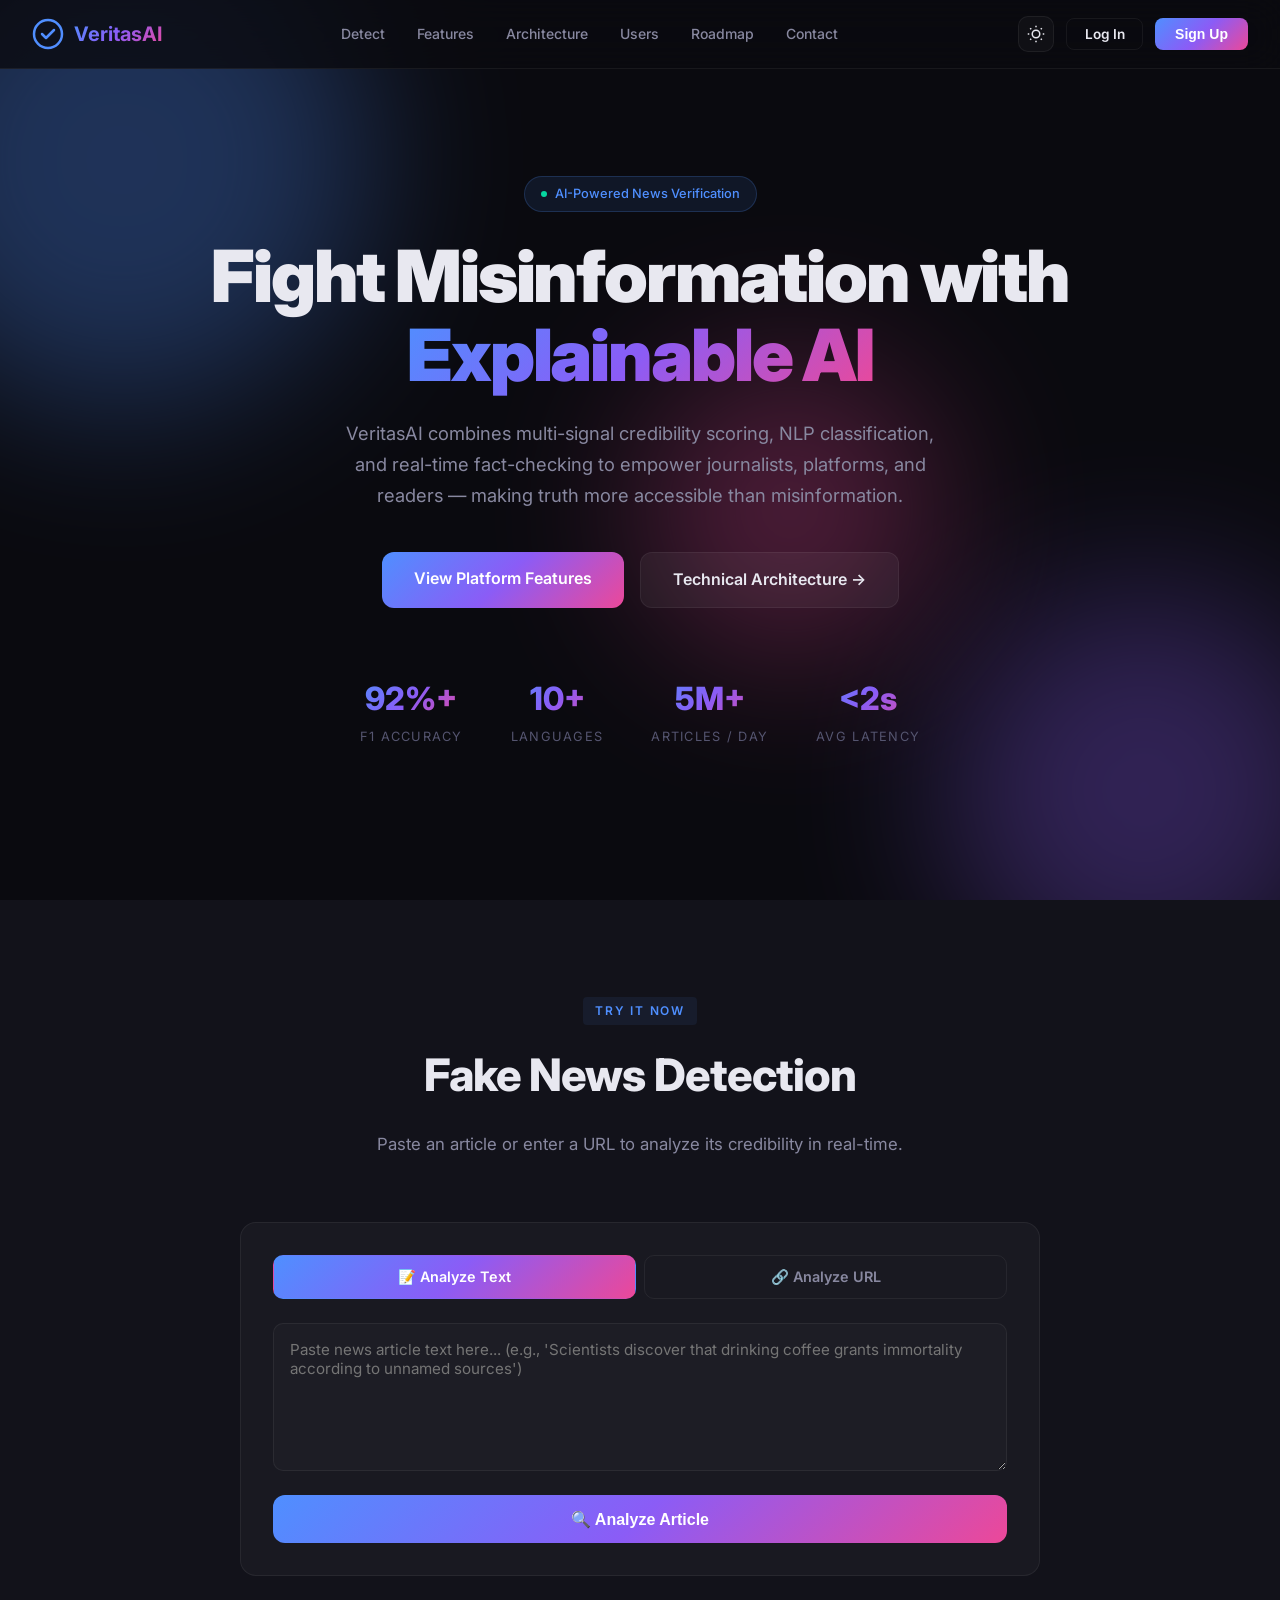
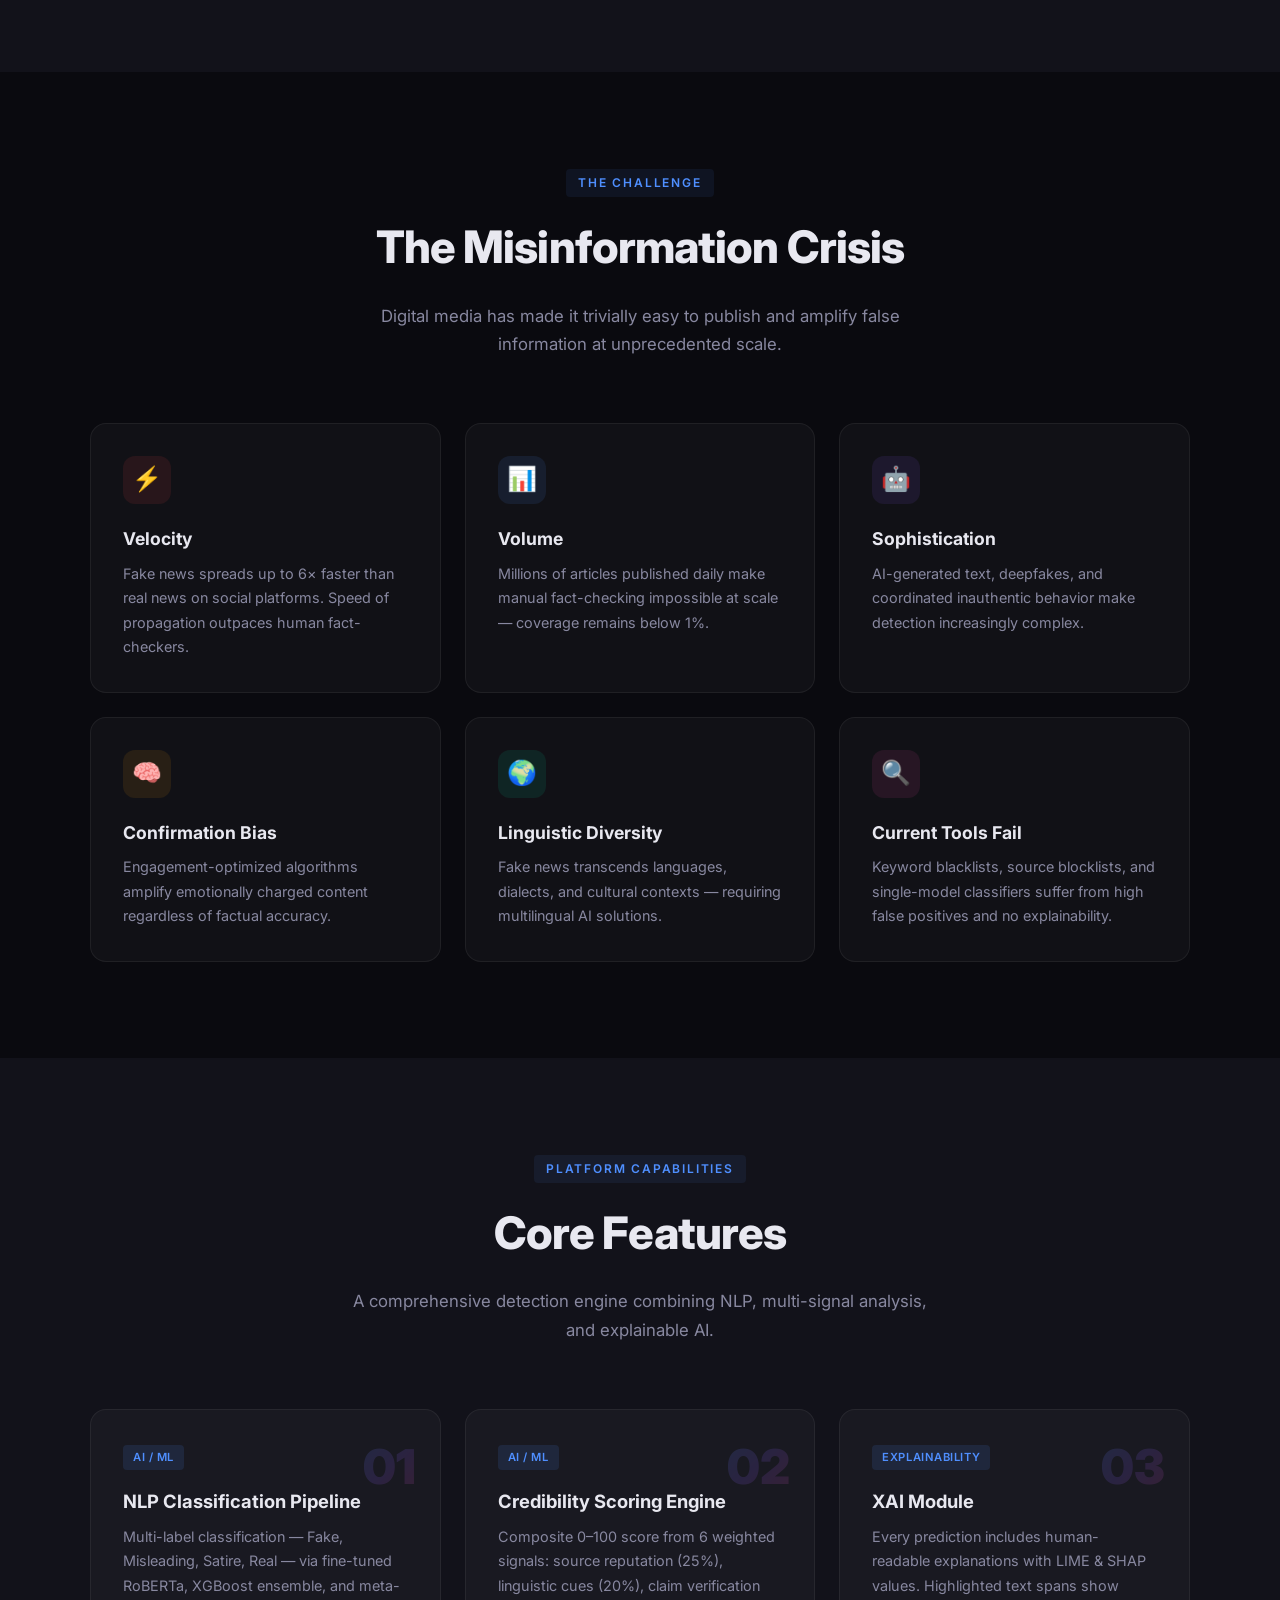
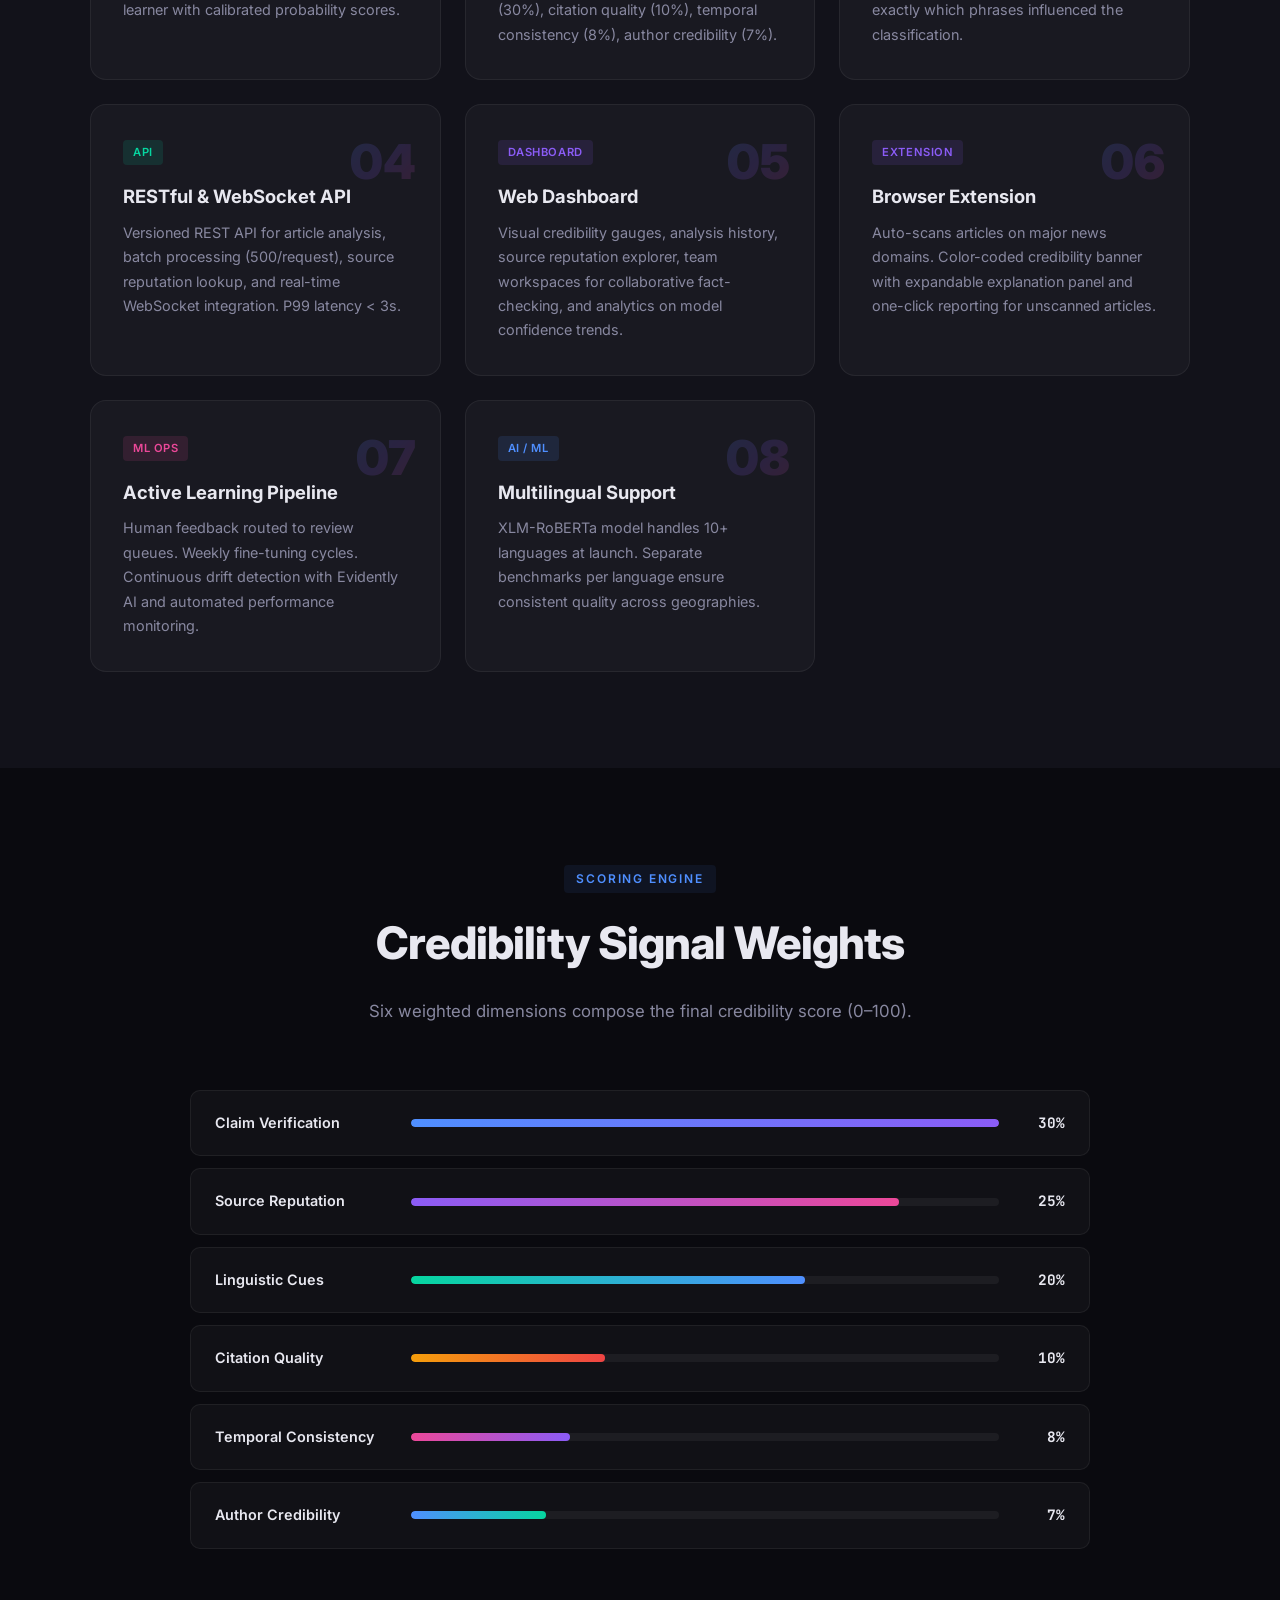
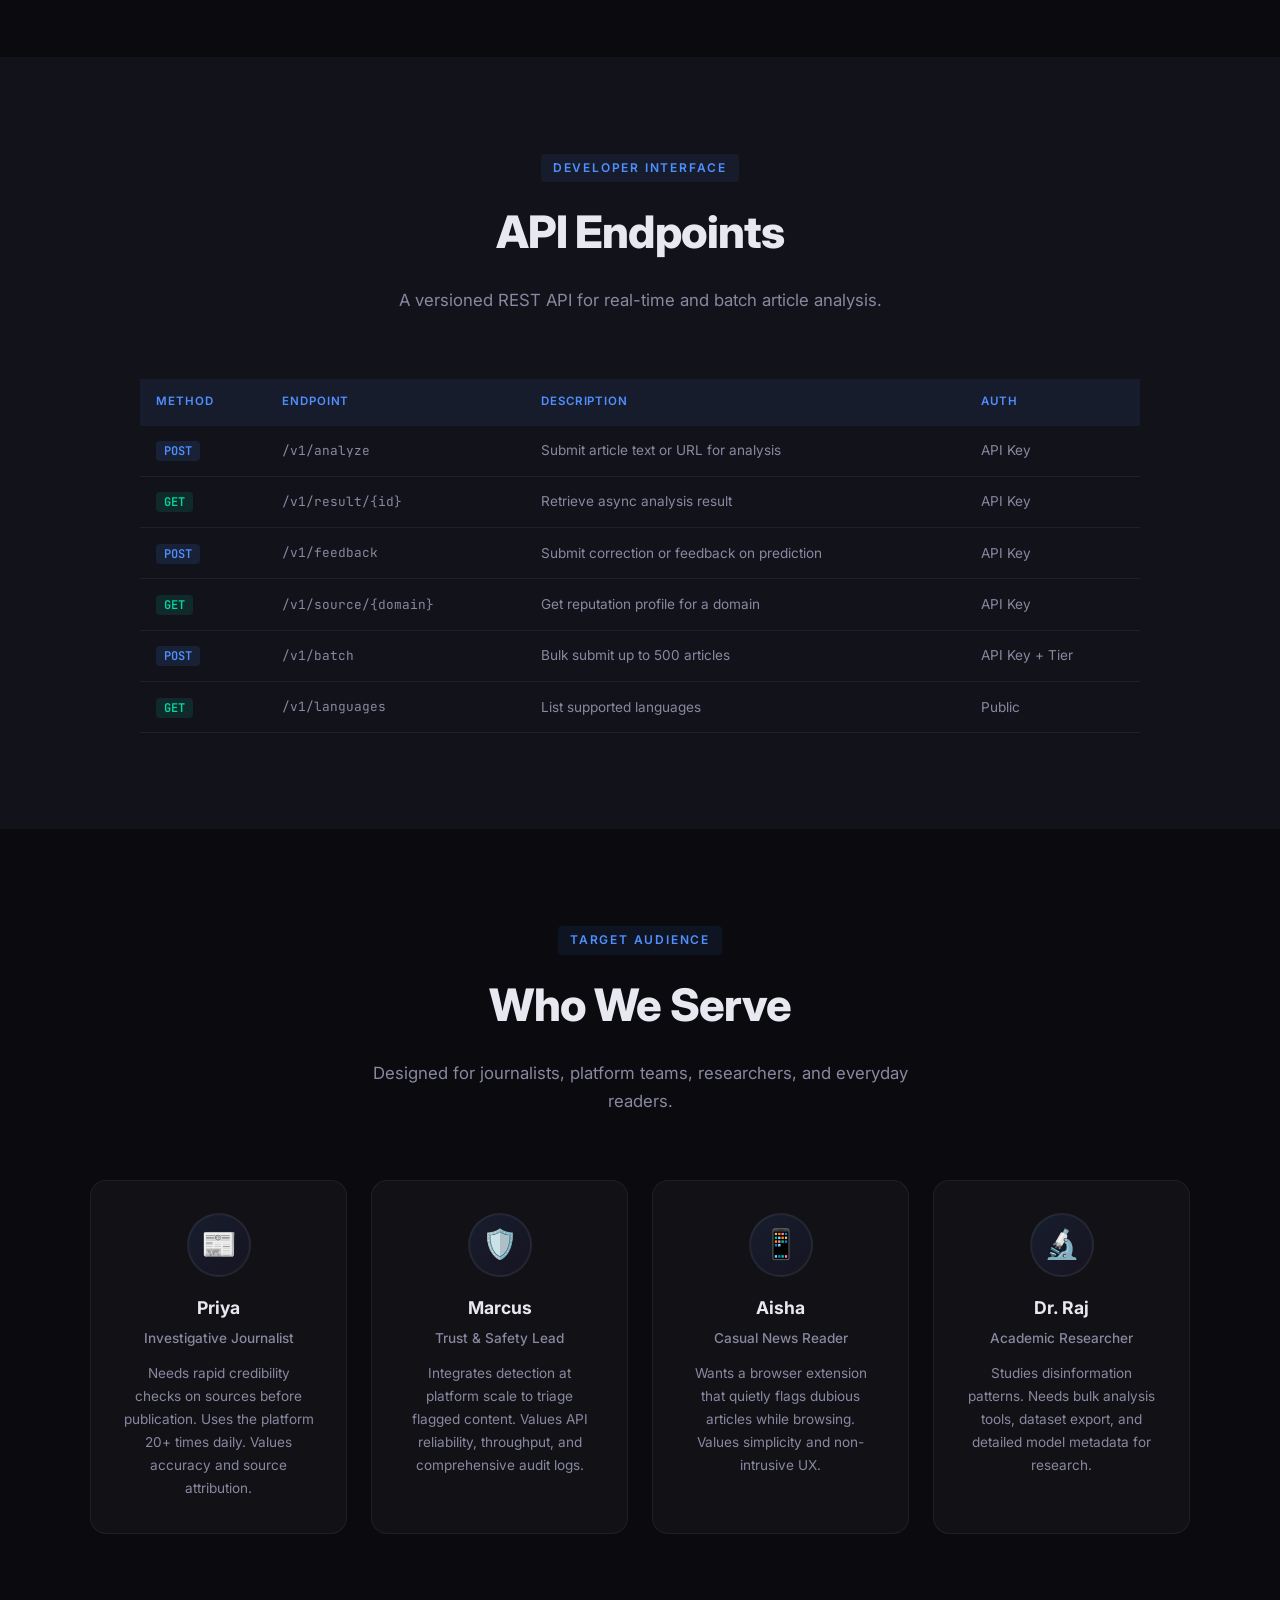
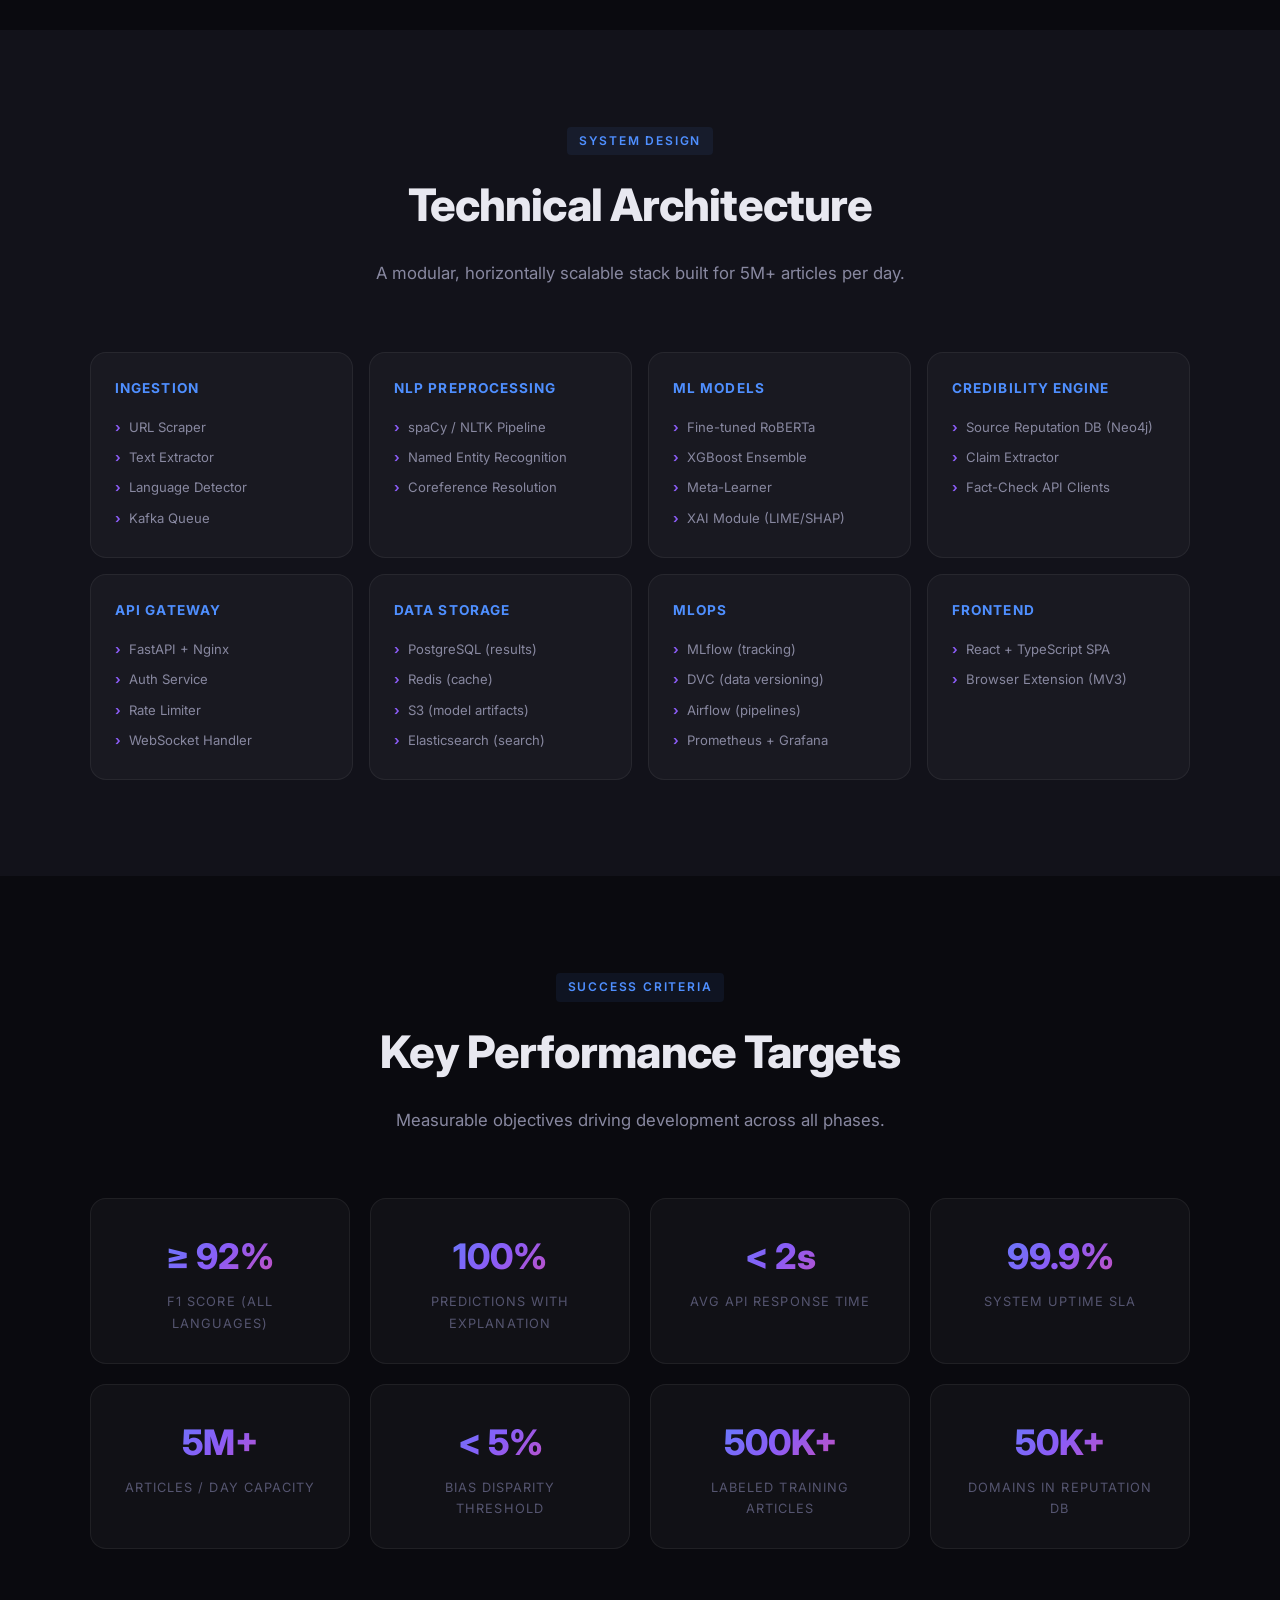
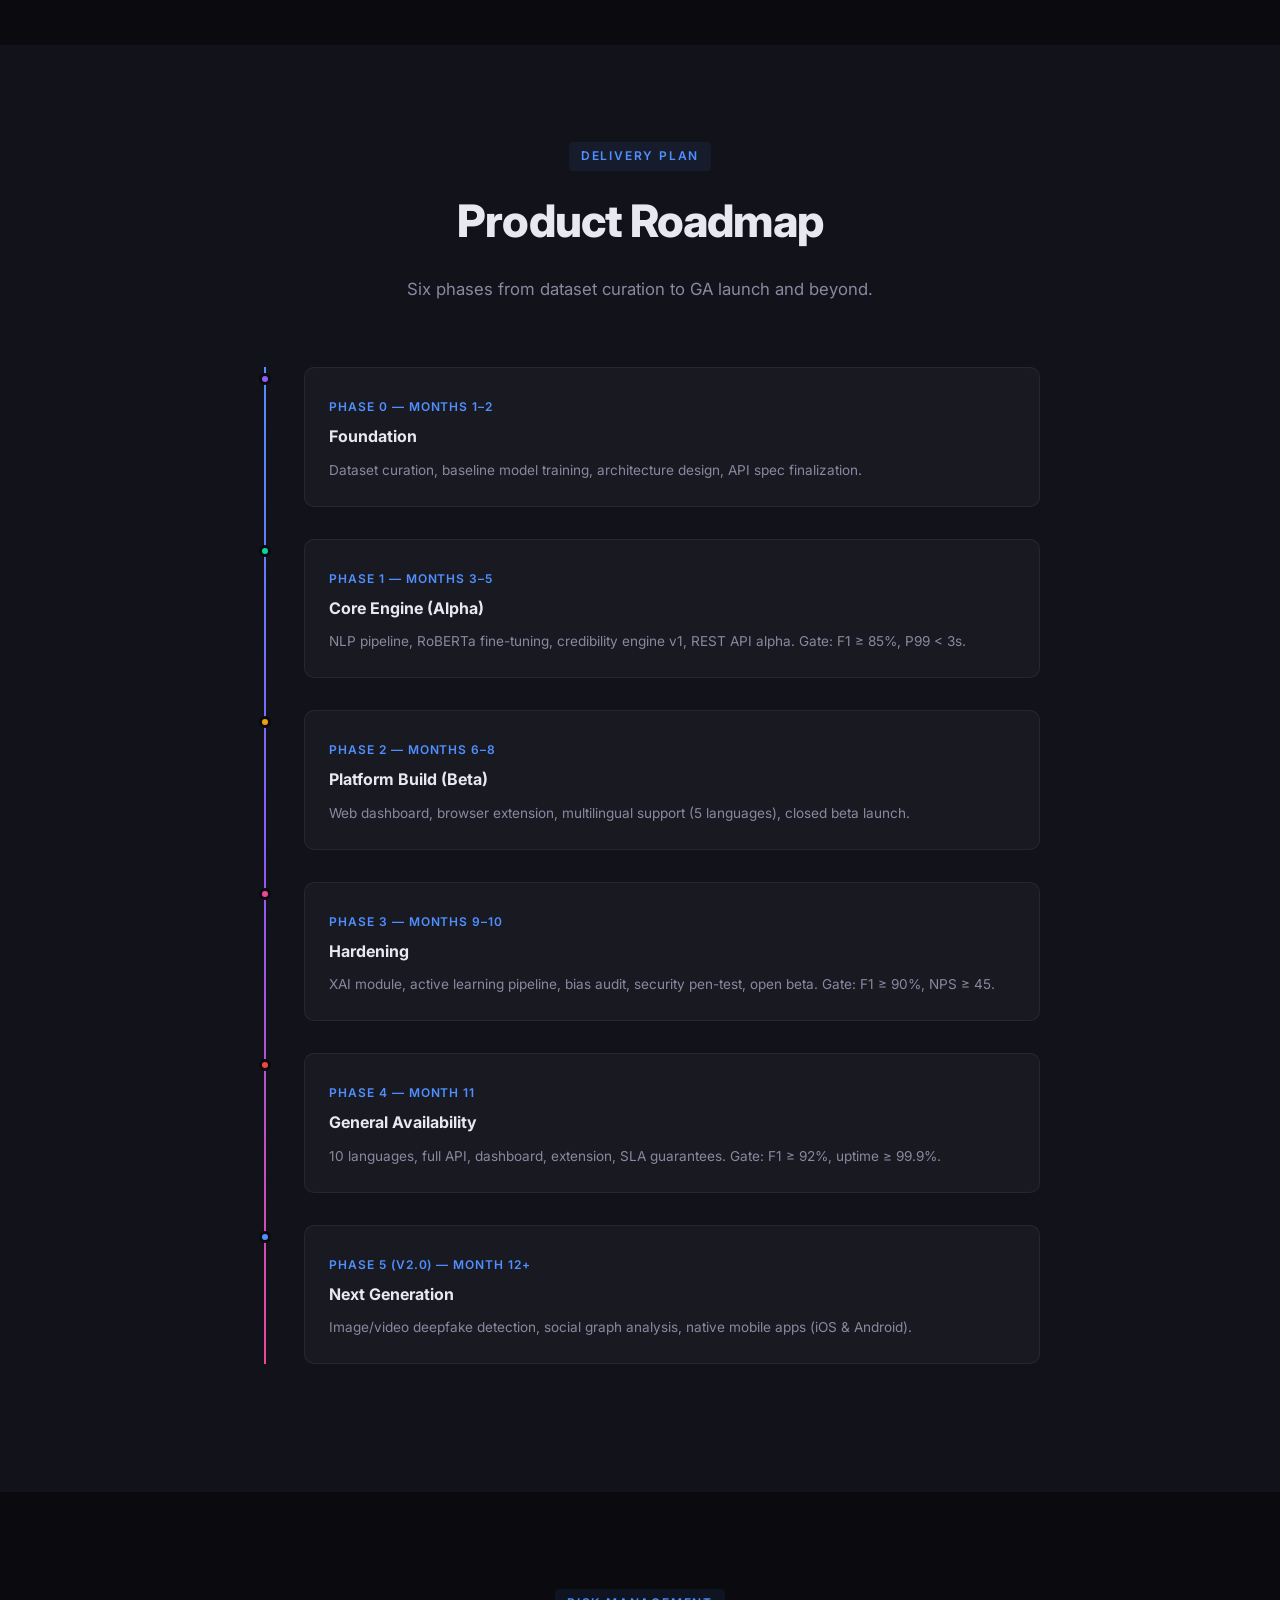
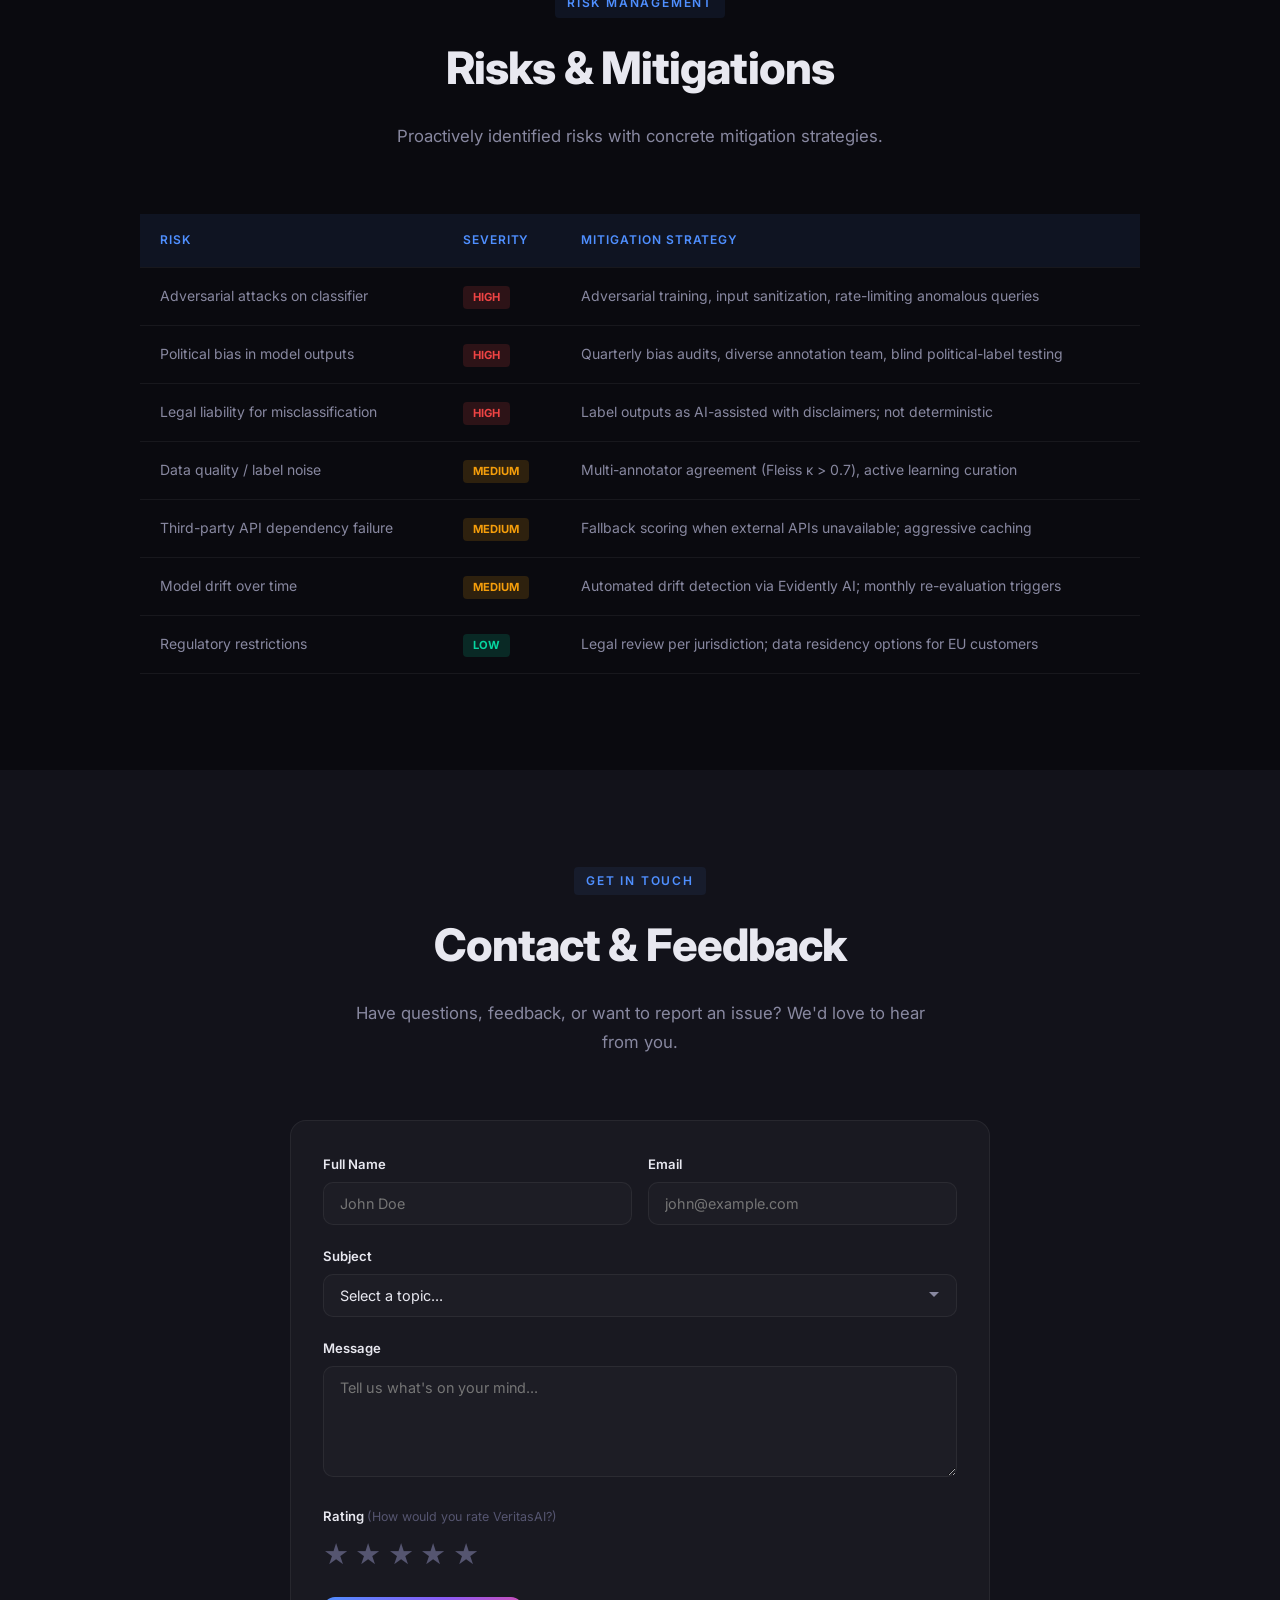
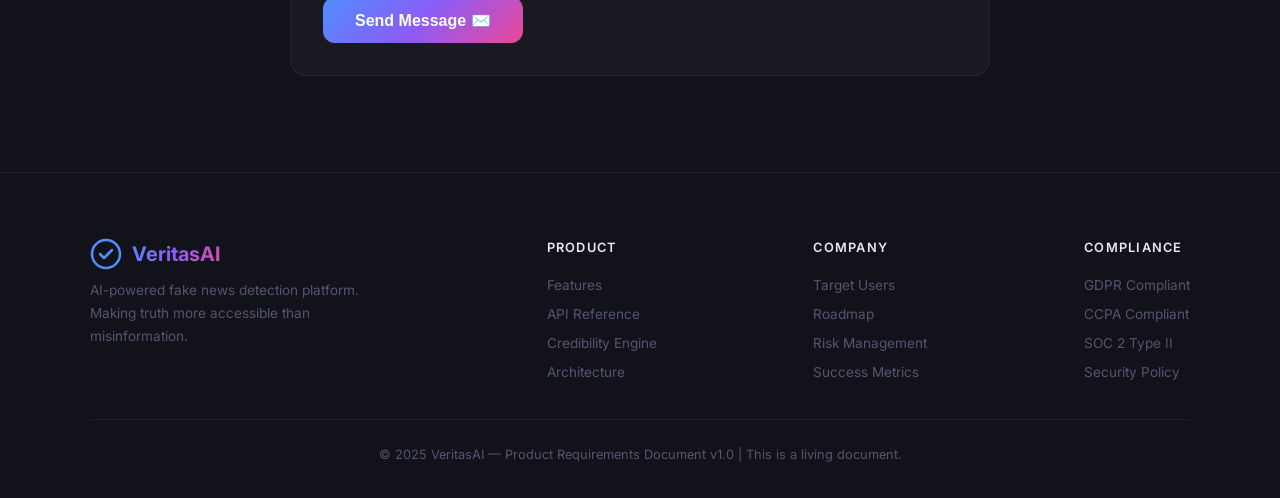
==== commit a2f09d4a: "Add files via upload" ====
--- a/index.html
+++ b/index.html
@@ -18,14 +18,21 @@
       <span>VeritasAI</span>
     </a>
     <ul class="nav-links">
-      <li><a href="#problem">Problem</a></li>
+      <li><a href="#detect">Detect</a></li>
       <li><a href="#features">Features</a></li>
       <li><a href="#architecture">Architecture</a></li>
       <li><a href="#personas">Users</a></li>
       <li><a href="#roadmap">Roadmap</a></li>
-      <li><a href="#risks">Risks</a></li>
+      <li><a href="#contact">Contact</a></li>
     </ul>
-    <a href="#features" class="nav-cta">Explore Platform</a>
+    <div class="nav-actions">
+      <button class="theme-toggle" id="themeToggle" aria-label="Toggle theme" title="Toggle Dark/Light Mode">
+        <svg class="icon-sun" viewBox="0 0 24 24" fill="none" stroke="currentColor" stroke-width="2"><circle cx="12" cy="12" r="5"/><path d="M12 1v2M12 21v2M4.22 4.22l1.42 1.42M18.36 18.36l1.42 1.42M1 12h2M21 12h2M4.22 19.78l1.42-1.42M18.36 5.64l1.42-1.42"/></svg>
+        <svg class="icon-moon" viewBox="0 0 24 24" fill="none" stroke="currentColor" stroke-width="2"><path d="M21 12.79A9 9 0 1111.21 3 7 7 0 0021 12.79z"/></svg>
+      </button>
+      <button class="nav-auth-btn" id="loginBtn">Log In</button>
+      <button class="nav-cta" id="signupBtn">Sign Up</button>
+    </div>
     <button class="hamburger" aria-label="Menu">
       <span></span><span></span><span></span>
     </button>
@@ -64,6 +71,47 @@
         <h3>&lt;<span data-count="2" data-suffix="s">0</span></h3>
         <p>Avg Latency</p>
       </div>
+    </div>
+  </div>
+</section>
+
+<!-- ===== FAKE NEWS DETECTOR ===== -->
+<section id="detect" style="background:var(--bg-secondary)">
+  <div class="section-header reveal">
+    <span class="section-label">Try It Now</span>
+    <h2>Fake News Detection</h2>
+    <p>Paste an article or enter a URL to analyze its credibility in real-time.</p>
+  </div>
+  <div class="detector-container reveal">
+    <div class="detector-tabs">
+      <button class="det-tab active" data-tab="text">📝 Analyze Text</button>
+      <button class="det-tab" data-tab="url">🔗 Analyze URL</button>
+    </div>
+    <div class="det-panel active" id="panel-text">
+      <textarea id="newsInput" placeholder="Paste news article text here... (e.g., 'Scientists discover that drinking coffee grants immortality according to unnamed sources')" rows="6"></textarea>
+      <button class="btn-primary det-analyze" id="analyzeTextBtn">🔍 Analyze Article</button>
+    </div>
+    <div class="det-panel" id="panel-url">
+      <div class="url-input-group">
+        <svg viewBox="0 0 24 24" fill="none" stroke="currentColor" stroke-width="2"><path d="M10 13a5 5 0 007.54.54l3-3a5 5 0 00-7.07-7.07l-1.72 1.71"/><path d="M14 11a5 5 0 00-7.54-.54l-3 3a5 5 0 007.07 7.07l1.71-1.71"/></svg>
+        <input type="url" id="newsUrl" placeholder="https://example.com/news-article">
+      </div>
+      <button class="btn-primary det-analyze" id="analyzeUrlBtn">🌐 Analyze URL</button>
+    </div>
+    <div class="det-result" id="detResult" style="display:none">
+      <div class="det-result-header">
+        <div class="det-verdict" id="detVerdict"></div>
+        <div class="det-score" id="detScore"></div>
+      </div>
+      <div class="det-details">
+        <div class="det-source-info" id="detSourceInfo" style="display:none"></div>
+        <div class="det-signals" id="detSignals"></div>
+        <div class="det-explanation" id="detExplanation"></div>
+      </div>
+    </div>
+    <div class="det-loading" id="detLoading" style="display:none">
+      <div class="spinner"></div>
+      <p>Analyzing with AI models...</p>
     </div>
   </div>
 </section>
@@ -532,6 +580,68 @@
     </table>
   </div>
 </section>
+
+<!-- ===== CONTACT FORM ===== -->
+<section id="contact" style="background:var(--bg-secondary)">
+  <div class="section-header reveal">
+    <span class="section-label">Get In Touch</span>
+    <h2>Contact & Feedback</h2>
+    <p>Have questions, feedback, or want to report an issue? We'd love to hear from you.</p>
+  </div>
+  <div class="contact-container reveal">
+    <form class="contact-form" id="contactForm">
+      <div class="form-row">
+        <div class="form-group"><label for="contactName">Full Name</label><input type="text" id="contactName" placeholder="John Doe" required></div>
+        <div class="form-group"><label for="contactEmail">Email</label><input type="email" id="contactEmail" placeholder="john@example.com" required></div>
+      </div>
+      <div class="form-group"><label for="contactSubject">Subject</label>
+        <select id="contactSubject"><option value="">Select a topic...</option><option>General Inquiry</option><option>Bug Report</option><option>Feature Request</option><option>API Support</option><option>Partnership</option></select>
+      </div>
+      <div class="form-group"><label for="contactMessage">Message</label><textarea id="contactMessage" rows="5" placeholder="Tell us what's on your mind..." required></textarea></div>
+      <div class="form-group"><label>Rating <span class="rating-hint">(How would you rate VeritasAI?)</span></label>
+        <div class="star-rating" id="starRating"><span data-star="1">★</span><span data-star="2">★</span><span data-star="3">★</span><span data-star="4">★</span><span data-star="5">★</span></div>
+      </div>
+      <button type="submit" class="btn-primary">Send Message ✉️</button>
+    </form>
+    <div class="contact-success" id="contactSuccess" style="display:none">
+      <div class="success-icon">✅</div>
+      <h3>Thank You!</h3>
+      <p>Your message has been sent successfully. We'll get back to you soon.</p>
+    </div>
+  </div>
+</section>
+
+<!-- ===== AUTH MODALS ===== -->
+<div class="modal-overlay" id="authModal">
+  <div class="modal-card">
+    <button class="modal-close" id="modalClose">✕</button>
+    <div class="auth-form" id="loginForm">
+      <h2>Welcome Back</h2>
+      <p class="auth-subtitle">Log in to your VeritasAI account</p>
+      <div class="form-group"><label>Email</label><input type="email" id="loginEmail" placeholder="you@email.com"></div>
+      <div class="form-group"><label>Password</label><input type="password" id="loginPassword" placeholder="••••••••"></div>
+      <button class="btn-primary auth-submit" id="loginSubmit">Log In</button>
+      <p class="auth-link">Forgot password? <a href="#" id="showForgot">Reset it</a></p>
+      <p class="auth-link">Don't have an account? <a href="#" id="showSignupFromLogin">Sign up</a></p>
+    </div>
+    <div class="auth-form" id="signupForm" style="display:none">
+      <h2>Create Account</h2>
+      <p class="auth-subtitle">Join VeritasAI to fight misinformation</p>
+      <div class="form-row"><div class="form-group"><label>First Name</label><input type="text" placeholder="John"></div><div class="form-group"><label>Last Name</label><input type="text" placeholder="Doe"></div></div>
+      <div class="form-group"><label>Email</label><input type="email" placeholder="you@email.com"></div>
+      <div class="form-group"><label>Password</label><input type="password" placeholder="Min 8 characters"></div>
+      <button class="btn-primary auth-submit">Create Account</button>
+      <p class="auth-link">Already have an account? <a href="#" id="showLoginFromSignup">Log in</a></p>
+    </div>
+    <div class="auth-form" id="forgotForm" style="display:none">
+      <h2>Reset Password</h2>
+      <p class="auth-subtitle">Enter your email to receive a reset link</p>
+      <div class="form-group"><label>Email</label><input type="email" placeholder="you@email.com"></div>
+      <button class="btn-primary auth-submit">Send Reset Link</button>
+      <p class="auth-link">Remember your password? <a href="#" id="showLoginFromForgot">Log in</a></p>
+    </div>
+  </div>
+</div>
 
 <!-- ===== FOOTER ===== -->
 <footer class="footer">
--- a/styles.css
+++ b/styles.css
@@ -274,15 +274,138 @@
 .reveal { opacity: 0; transform: translateY(40px); transition: all 0.8s cubic-bezier(0.16, 1, 0.3, 1); }
 .reveal.visible { opacity: 1; transform: translateY(0); }
 
+/* ===== LIGHT THEME ===== */
+[data-theme="light"] {
+  --bg-primary: #f5f7fb; --bg-secondary: #edf0f7; --bg-card: rgba(0,0,0,0.03);
+  --bg-card-hover: rgba(0,0,0,0.06); --text-primary: #1a1a2e; --text-secondary: #555580;
+  --text-muted: #8888a0; --border-color: rgba(0,0,0,0.08);
+  --shadow-glow: 0 0 60px rgba(79,143,255,0.1);
+}
+[data-theme="light"] .navbar { background: rgba(245,247,251,0.85); }
+[data-theme="light"] .nav-links { background: rgba(245,247,251,0.95); }
+[data-theme="light"] .nav-auth-btn { color: #1a1a2e; border-color: rgba(0,0,0,0.15); }
+[data-theme="light"] .hamburger span { background: #1a1a2e; }
+[data-theme="light"] .risks-table td, [data-theme="light"] .api-table td { color: #555580; }
+
+/* ===== NAV ACTIONS ===== */
+.nav-actions { display: flex; align-items: center; gap: 0.75rem; }
+.theme-toggle { background: var(--bg-card); border: 1px solid var(--border-color); border-radius: 10px; padding: 8px; cursor: pointer; display: flex; align-items: center; justify-content: center; transition: all 0.3s; color: var(--text-primary); }
+.theme-toggle:hover { background: var(--bg-card-hover); transform: scale(1.1); }
+.theme-toggle svg { width: 18px; height: 18px; }
+.icon-moon { display: none; }
+[data-theme="light"] .icon-sun { display: none; }
+[data-theme="light"] .icon-moon { display: block; }
+.nav-auth-btn { background: none; border: 1px solid var(--border-color); color: var(--text-primary); padding: 0.45rem 1.1rem; border-radius: 8px; font-size: 0.85rem; font-weight: 600; cursor: pointer; transition: all 0.3s; font-family: inherit; }
+.nav-auth-btn:hover { background: var(--bg-card-hover); border-color: var(--accent-blue); color: var(--accent-blue); }
+
+/* ===== DETECTOR ===== */
+.detector-container { max-width: 800px; margin: 0 auto; background: var(--bg-card); border: 1px solid var(--border-color); border-radius: var(--radius); padding: 2rem; }
+.detector-tabs { display: flex; gap: 0.5rem; margin-bottom: 1.5rem; }
+.det-tab { flex: 1; padding: 0.75rem; border: 1px solid var(--border-color); background: transparent; color: var(--text-secondary); border-radius: var(--radius-sm); cursor: pointer; font-family: inherit; font-size: 0.9rem; font-weight: 600; transition: all 0.3s; }
+.det-tab.active { background: var(--gradient-hero); color: #fff; border-color: transparent; }
+.det-tab:hover:not(.active) { background: var(--bg-card-hover); color: var(--text-primary); }
+.det-panel { display: none; }
+.det-panel.active { display: block; }
+.det-panel textarea, .det-panel input[type="url"] { width: 100%; padding: 1rem; border: 1px solid var(--border-color); background: rgba(255,255,255,0.02); color: var(--text-primary); border-radius: var(--radius-sm); font-family: inherit; font-size: 0.95rem; resize: vertical; transition: border-color 0.3s; }
+[data-theme="light"] .det-panel textarea, [data-theme="light"] .det-panel input[type="url"] { background: rgba(0,0,0,0.02); }
+.det-panel textarea:focus, .det-panel input:focus { outline: none; border-color: var(--accent-blue); }
+.url-input-group { display: flex; align-items: center; gap: 0.75rem; padding: 0.75rem 1rem; border: 1px solid var(--border-color); border-radius: var(--radius-sm); background: rgba(255,255,255,0.02); margin-bottom: 0; }
+.url-input-group svg { width: 20px; height: 20px; color: var(--accent-blue); flex-shrink: 0; }
+.url-input-group input { border: none; background: none; flex: 1; font-size: 0.95rem; padding: 0.25rem 0; }
+.url-input-group input:focus { outline: none; }
+.det-analyze { width: 100%; margin-top: 1rem; padding: 0.9rem; font-size: 1rem; }
+.det-result { margin-top: 1.5rem; padding: 1.5rem; background: rgba(255,255,255,0.02); border: 1px solid var(--border-color); border-radius: var(--radius-sm); animation: fadeInUp 0.5s ease; }
+.det-result-header { display: flex; align-items: center; justify-content: space-between; margin-bottom: 1.25rem; flex-wrap: wrap; gap: 1rem; }
+.det-verdict { font-size: 1.3rem; font-weight: 800; display: flex; align-items: center; gap: 0.5rem; }
+.det-verdict.fake { color: var(--accent-red); }
+.det-verdict.real { color: var(--accent-cyan); }
+.det-verdict.misleading { color: var(--accent-orange); }
+.det-score { position: relative; width: 70px; height: 70px; }
+.det-score svg { width: 100%; height: 100%; transform: rotate(-90deg); }
+.det-score circle { fill: none; stroke-width: 4; }
+.det-score .bg { stroke: var(--border-color); }
+.det-score .fill { stroke-linecap: round; transition: stroke-dashoffset 1s ease; }
+.det-score .score-text { position: absolute; inset: 0; display: flex; align-items: center; justify-content: center; font-size: 1rem; font-weight: 800; }
+.det-signals { display: grid; grid-template-columns: repeat(auto-fit, minmax(200px,1fr)); gap: 0.75rem; margin-bottom: 1rem; }
+.det-signal-item { padding: 0.6rem 0.8rem; background: var(--bg-card); border-radius: 8px; border: 1px solid var(--border-color); }
+.det-signal-item .sig-label { font-size: 0.72rem; color: var(--text-muted); text-transform: uppercase; letter-spacing: 0.05em; }
+.det-signal-item .sig-bar { height: 4px; background: var(--border-color); border-radius: 2px; margin: 4px 0; overflow: hidden; }
+.det-signal-item .sig-fill { height: 100%; border-radius: 2px; transition: width 0.8s ease; }
+.det-explanation { font-size: 0.88rem; color: var(--text-secondary); padding: 1rem; background: var(--bg-card); border-radius: 8px; border-left: 3px solid var(--accent-blue); }
+.det-source-info { padding: 1rem; background: var(--bg-card); border-radius: 8px; margin-bottom: 1rem; border: 1px solid var(--border-color); }
+.det-source-info h4 { font-size: 0.85rem; font-weight: 700; margin-bottom: 0.5rem; color: var(--accent-blue); }
+.det-source-info p { font-size: 0.82rem; color: var(--text-secondary); margin: 0.2rem 0; }
+.det-loading { text-align: center; padding: 2rem; }
+.spinner { width: 40px; height: 40px; border: 3px solid var(--border-color); border-top-color: var(--accent-blue); border-radius: 50%; animation: spin 0.8s linear infinite; margin: 0 auto 1rem; }
+@keyframes spin { to { transform: rotate(360deg); } }
+.det-loading p { color: var(--text-secondary); font-size: 0.9rem; }
+
+/* ===== CONTACT FORM ===== */
+.contact-container { max-width: 700px; margin: 0 auto; }
+.contact-form { background: var(--bg-card); border: 1px solid var(--border-color); border-radius: var(--radius); padding: 2rem; }
+.form-row { display: grid; grid-template-columns: 1fr 1fr; gap: 1rem; }
+.form-group { margin-bottom: 1.25rem; }
+.form-group label { display: block; font-size: 0.82rem; font-weight: 600; margin-bottom: 0.4rem; color: var(--text-primary); }
+.form-group input, .form-group textarea, .form-group select { width: 100%; padding: 0.75rem 1rem; border: 1px solid var(--border-color); background: rgba(255,255,255,0.02); color: var(--text-primary); border-radius: var(--radius-sm); font-family: inherit; font-size: 0.9rem; transition: border-color 0.3s; }
+[data-theme="light"] .form-group input, [data-theme="light"] .form-group textarea, [data-theme="light"] .form-group select { background: rgba(0,0,0,0.02); }
+.form-group input:focus, .form-group textarea:focus, .form-group select:focus { outline: none; border-color: var(--accent-blue); }
+.form-group select { cursor: pointer; appearance: none; background-image: url("data:image/svg+xml,%3Csvg xmlns='http://www.w3.org/2000/svg' width='12' height='12' viewBox='0 0 12 12'%3E%3Cpath fill='%238888a0' d='M6 8L1 3h10z'/%3E%3C/svg%3E"); background-repeat: no-repeat; background-position: right 1rem center; }
+.form-group select option { background: var(--bg-primary); color: var(--text-primary); }
+.rating-hint { font-weight: 400; color: var(--text-muted); font-size: 0.78rem; }
+.star-rating { display: flex; gap: 0.4rem; }
+.star-rating span { font-size: 1.6rem; color: var(--text-muted); cursor: pointer; transition: all 0.2s; }
+.star-rating span:hover, .star-rating span.active { color: var(--accent-orange); transform: scale(1.15); }
+.contact-success { text-align: center; padding: 3rem 2rem; }
+.success-icon { font-size: 3rem; margin-bottom: 1rem; }
+.contact-success h3 { font-size: 1.5rem; font-weight: 700; margin-bottom: 0.5rem; }
+.contact-success p { color: var(--text-secondary); }
+
+/* ===== AUTH MODALS ===== */
+.modal-overlay { position: fixed; inset: 0; background: rgba(0,0,0,0.7); backdrop-filter: blur(8px); z-index: 2000; display: none; align-items: center; justify-content: center; padding: 1rem; }
+.modal-overlay.active { display: flex; }
+.modal-card { background: var(--bg-secondary); border: 1px solid var(--border-color); border-radius: var(--radius); padding: 2.5rem; width: 100%; max-width: 440px; position: relative; animation: fadeInUp 0.4s ease; }
+.modal-close { position: absolute; top: 1rem; right: 1rem; background: none; border: none; color: var(--text-muted); font-size: 1.2rem; cursor: pointer; transition: color 0.3s; padding: 4px; }
+.modal-close:hover { color: var(--text-primary); }
+.auth-form h2 { font-size: 1.5rem; font-weight: 800; margin-bottom: 0.25rem; }
+.auth-subtitle { color: var(--text-secondary); font-size: 0.9rem; margin-bottom: 1.5rem; }
+.auth-submit { width: 100%; margin-top: 0.5rem; padding: 0.85rem; font-size: 1rem; }
+.auth-link { text-align: center; font-size: 0.85rem; color: var(--text-muted); margin-top: 1rem; }
+.auth-link a { color: var(--accent-blue); text-decoration: none; font-weight: 600; }
+.auth-link a:hover { text-decoration: underline; }
+
 /* ===== RESPONSIVE ===== */
 @media (max-width: 768px) {
   .nav-links { display: none; position: absolute; top: 100%; left: 0; right: 0; flex-direction: column; background: rgba(10,10,15,0.95); backdrop-filter: blur(20px); padding: 1rem 2rem; gap: 1rem; border-bottom: 1px solid var(--border-color); }
   .nav-links.active { display: flex; }
   .hamburger { display: flex; }
-  .hero-stats { gap: 1.5rem; }
+  .nav-actions { gap: 0.5rem; }
+  .nav-auth-btn { display: none; }
+  .nav-cta#signupBtn { padding: 0.4rem 0.9rem; font-size: 0.8rem; }
+  .hero { padding: 7rem 1.25rem 3rem; }
+  .hero h1 { font-size: clamp(1.8rem, 8vw, 2.8rem); }
+  .hero p { font-size: 1rem; }
+  .hero-stats { gap: 1rem; flex-wrap: wrap; }
   .hero-stat h3 { font-size: 1.5rem; }
-  .signal-name { width: 120px; font-size: 0.8rem; }
+  section { padding: 4rem 1.25rem; }
+  .section-header h2 { font-size: clamp(1.4rem, 5vw, 2rem); }
+  .signal-name { width: 100px; font-size: 0.75rem; }
+  .signal-weight { width: 40px; font-size: 0.8rem; }
   .roadmap-line { left: 18px; }
   .roadmap-dot { left: 13px; }
   .roadmap-content { margin-left: 14px; }
-}
+  .form-row { grid-template-columns: 1fr; }
+  .detector-container { padding: 1.25rem; }
+  .det-result-header { flex-direction: column; align-items: flex-start; }
+  .det-signals { grid-template-columns: 1fr; }
+  .modal-card { padding: 1.75rem; }
+  .contact-form { padding: 1.5rem; }
+  .footer-content { flex-direction: column; gap: 1.5rem; }
+}
+@media (max-width: 480px) {
+  .hero-stats { flex-direction: column; gap: 0.75rem; align-items: center; }
+  .hero-actions { flex-direction: column; }
+  .hero-actions .btn-primary, .hero-actions .btn-secondary { width: 100%; text-align: center; }
+  .detector-tabs { flex-direction: column; }
+  .problem-grid, .features-grid { grid-template-columns: 1fr; }
+  .metrics-grid { grid-template-columns: repeat(2, 1fr); }
+}
